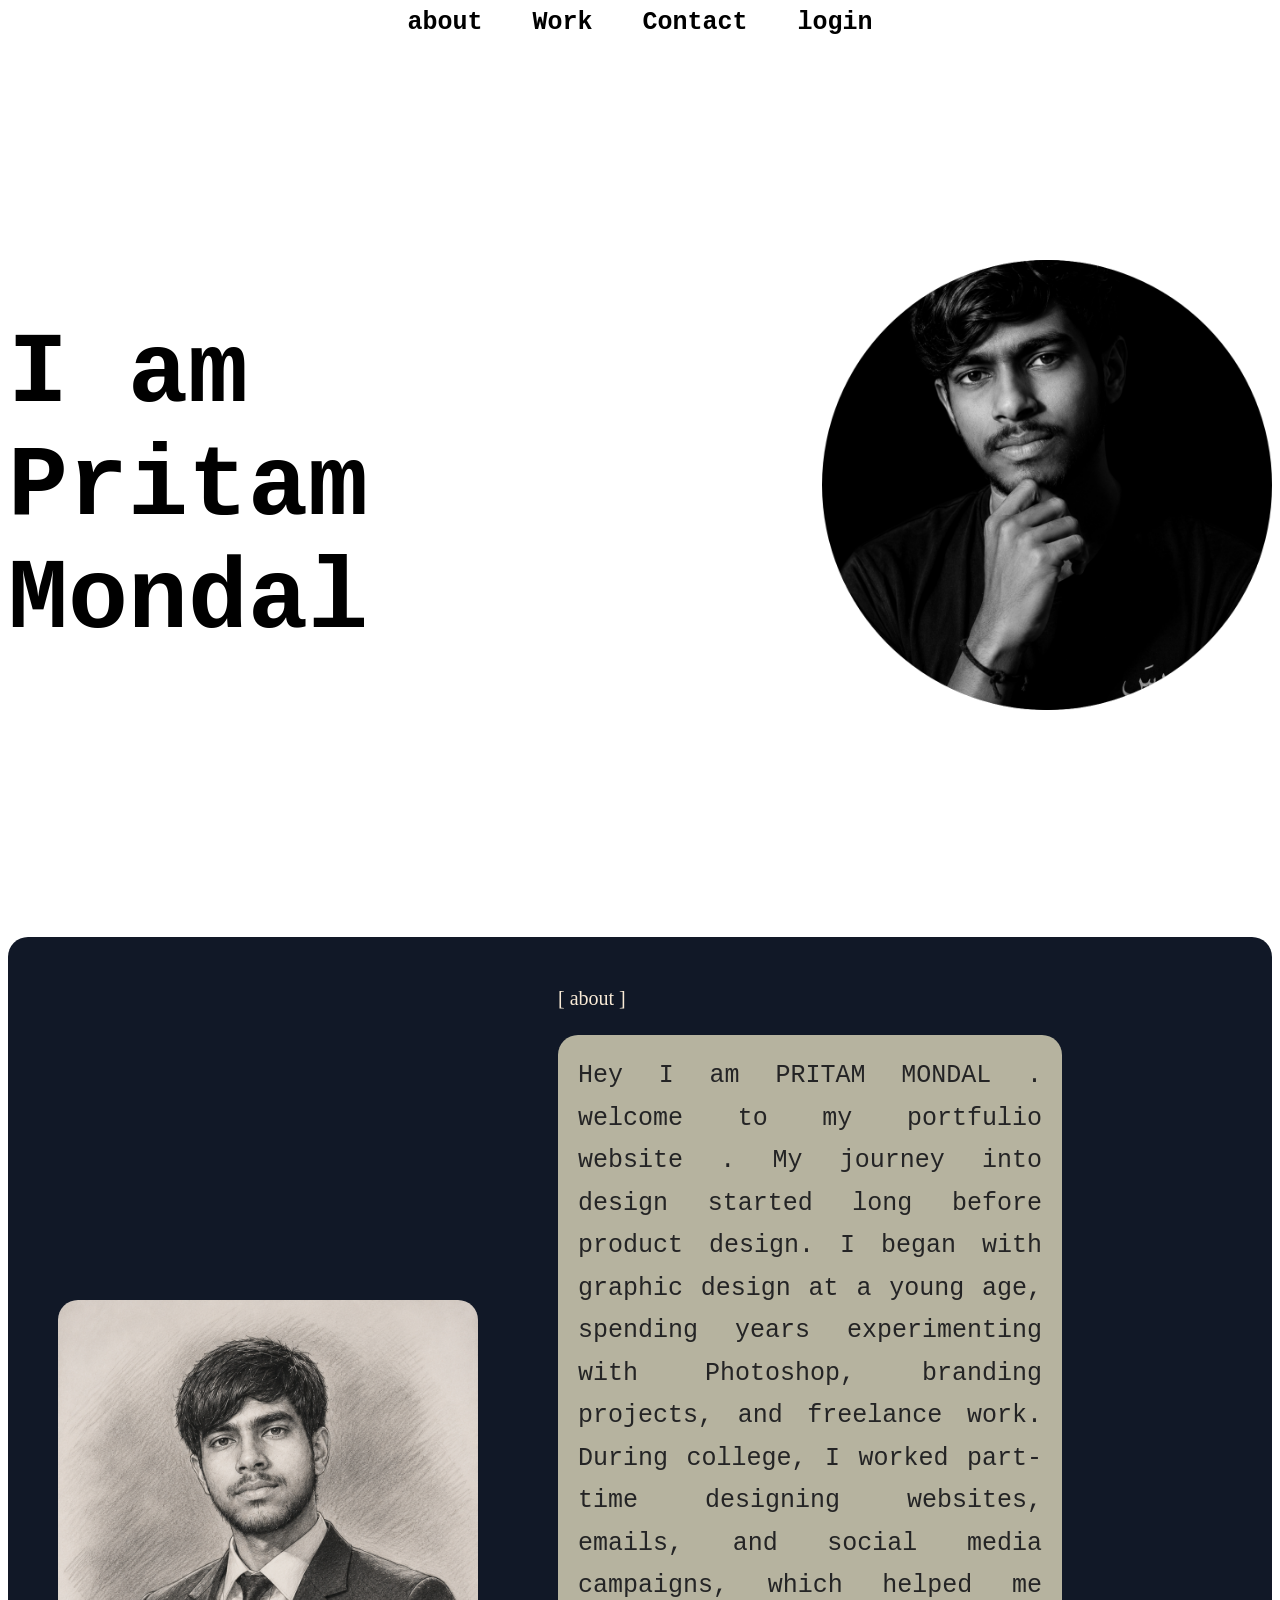
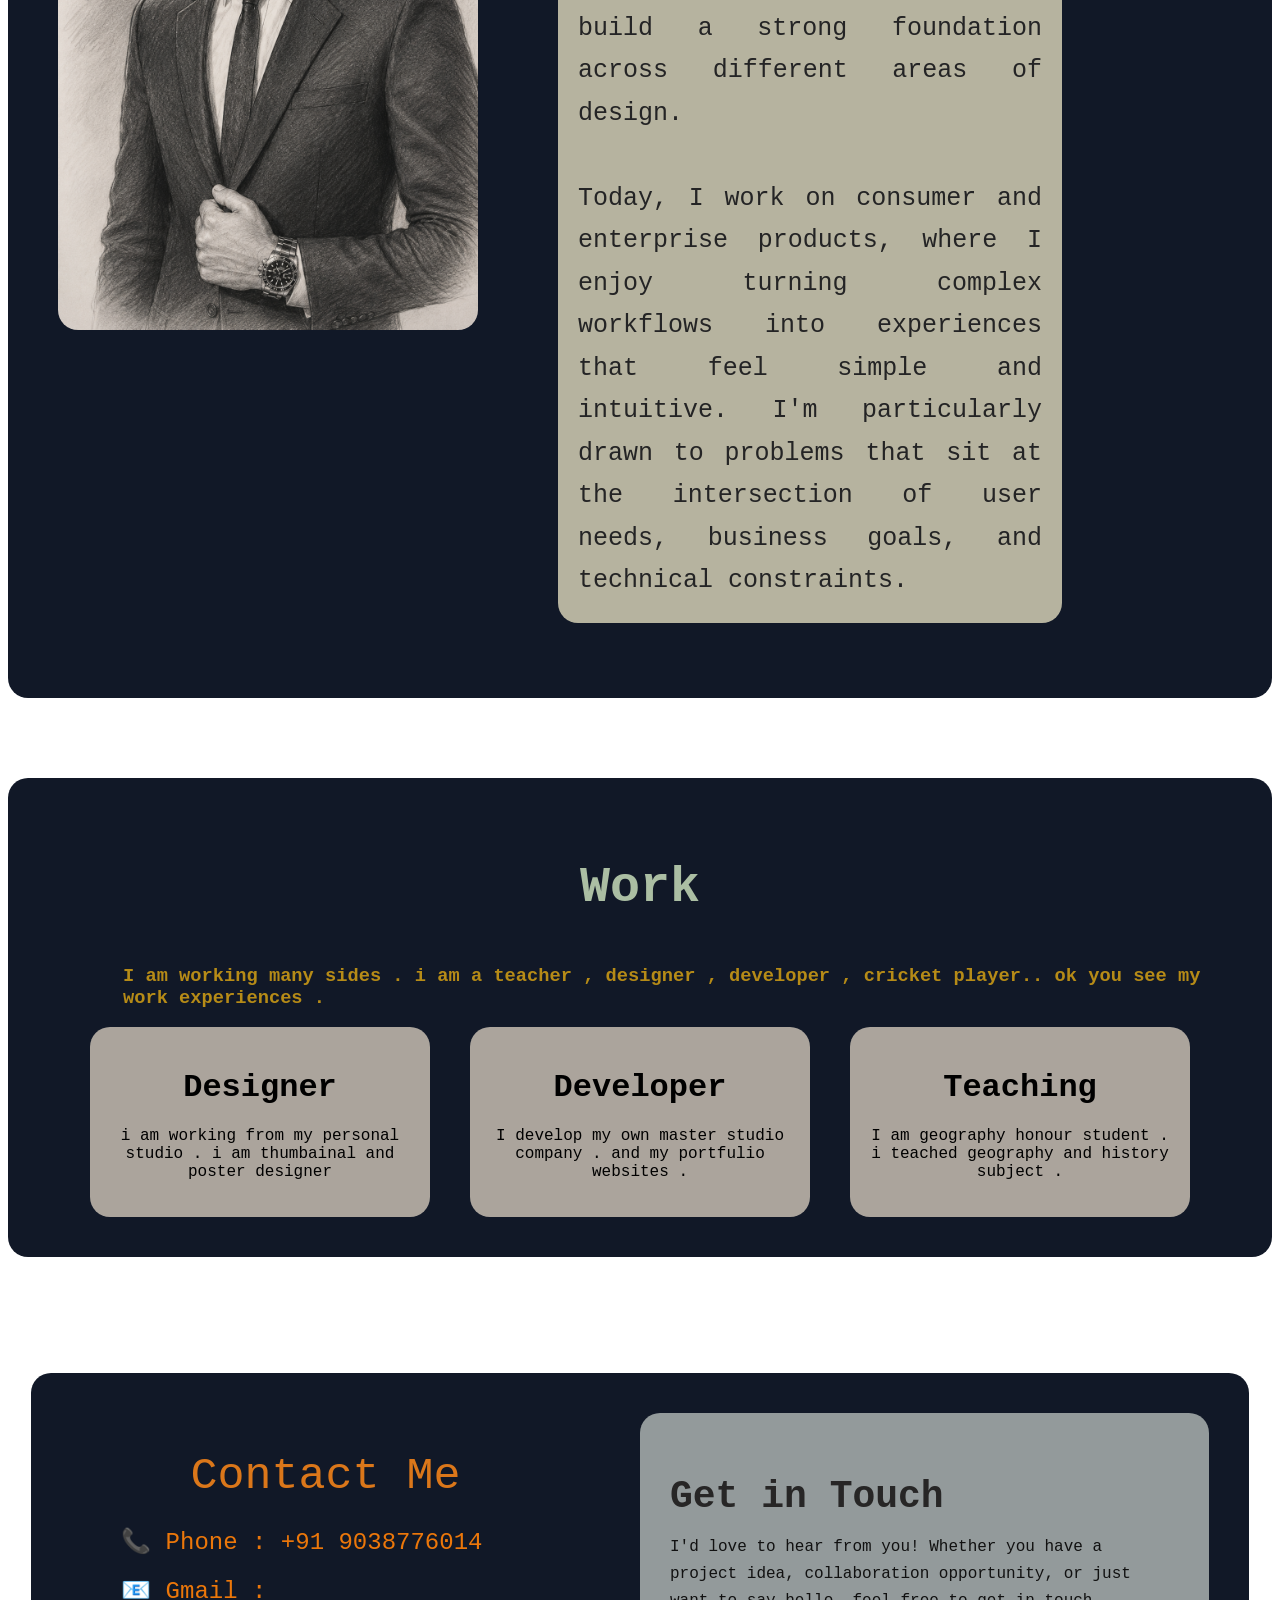
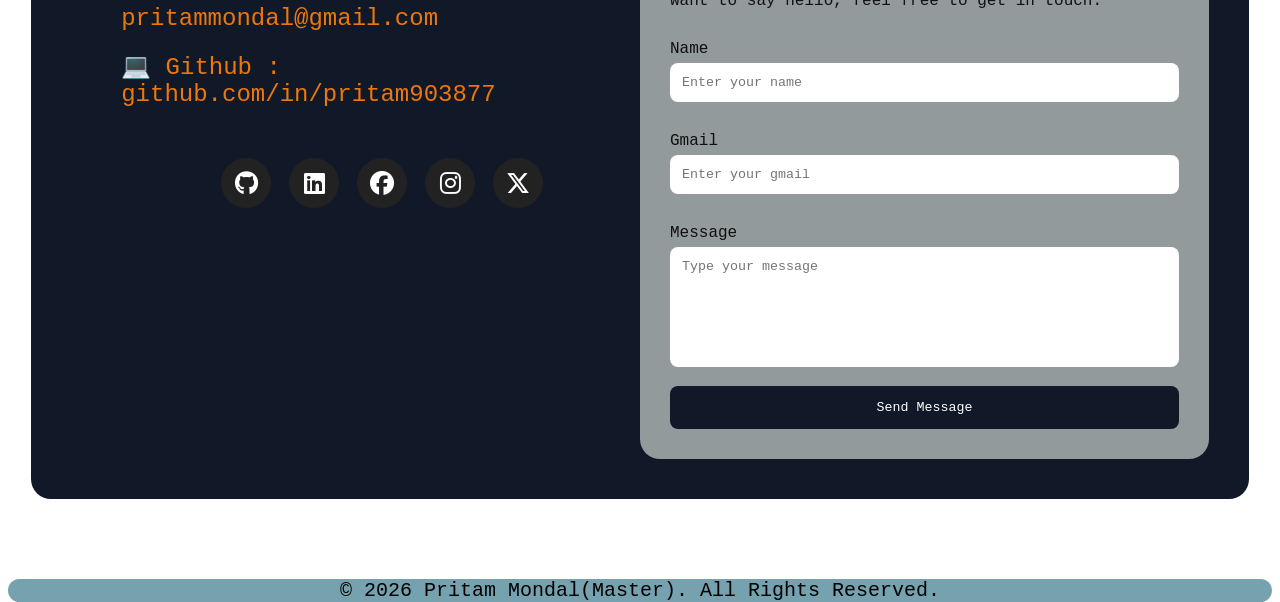
==== index.html @ bc90f801 "Update index.html" ====
<!DOCTYPE html>
<html>
    <head>
        <link rel="stylesheet" href="style.css">
        <link rel="stylesheet" href="https://cdnjs.cloudflare.com/ajax/libs/font-awesome/6.7.2/css/all.min.css">
        <meta name="viewport" content="width=device-width,initial-scale=1.0">
    </head>
    <body>
        
            
        
        <div class="navber">
               <a href="#about"><b>about</b></a>
               <a href="#work"><b>Work</b></a>
               <a href="#contact"><b>Contact</b></a>
               <a href="login/login.html"><b>login</b></a>
        </div>
   
        <div class="container">
        <div class="text">
            <h1>I am <br> Pritam Mondal</h1>
            <p></p>
        </div>

        <div class="image">
            <img src="image/m2.png" alt="">
        </div>
        </div>

        <div class="about-container" id="about">
            <div class="about-img">
                <img src="image/254.png" alt="profile">
            </div>
            <div class="about">
                <span>[ about ]</span>
                <p>Hey I am PRITAM MONDAL . welcome to my portfulio website . My journey into design started long before product design. I began with graphic design at a young age, spending years experimenting with Photoshop, branding projects, and freelance work. During college, I worked part-time designing websites, emails, and social media campaigns, which helped me build a strong foundation across different areas of design.<br><br>



                 Today, I work on consumer and enterprise products, where I enjoy turning complex workflows into experiences that feel simple and intuitive. I'm particularly drawn to problems that sit at the intersection of user needs, business goals, and technical constraints.</p>
            </div><br><br><br>
            <div class="image1">
                <img src="">
            </div>
        </div>

        <div class="work" id="work">
            <h2>Work</h2>
            <h3>I am working many sides . i am a teacher , designer , developer , cricket player.. ok you see my work experiences . </h3>
            <div class="work-container">
            <div class="work1">
                <h1>Designer</h1>
                <p>i am working from my personal studio . i am thumbainal and poster designer </p>
                

            </div>
            <div class="work1">
                <h1>Developer</h1>
                <p>I develop my own master studio company . and my portfulio websites .</p>
                

            </div>
            <div class="work1">
                <h1>Teaching</h1>
                <p>I am geography honour student . i teached geography and history subject . </p>
                

            </div>
            
            </div>
        </div><br><br>  
        

 <section class="contact" id="contact">

    <div class="contact1">
        <h1>Contact Me</h1>

        <h2>📞 Phone : +91 9038776014</h2>
        <h2>📧 Gmail : pritammondal@gmail.com</h2>
        <h2>💻 Github : github.com/in/pritam903877</h2>
    
     <div class="social-icons">
    
    <a href="https://github.com/pritam903877" target="_blank">
        <i class="fa-brands fa-github"></i>
    </a>

    <a href="www.linkedin.com/in/pritam-mondal-112471420

" target="_blank">
        <i class="fa-brands fa-linkedin"></i>
    </a>

    <a href="https://facebook.com/pritam.mondal.889028"target="_blank">
        <i class="fa-brands fa-facebook"></i>
    </a>

    <a href="https://www.instagram.com/pritam__47x/" target="_blank">
        <i class="fa-brands fa-instagram"></i>
    </a>

    <a href="" target="_blank">
        <i class="fa-brands fa-x-twitter"></i>
    </a>
    </div>
 </div>
    <div class="form-box">

        <h1>Get in Touch</h1>

        <p>
            I'd love to hear from you! Whether you have a project idea,
            collaboration opportunity, or just want to say hello,
            feel free to get in touch.
        </p>

        <div class="name">
            <label>Name</label>
            <input type="text" placeholder="Enter your name">

            <label>Gmail</label>
            <input type="email" placeholder="Enter your gmail">

            <label>Message</label>
            <textarea placeholder="Type your message"></textarea>

            <button>Send Message</button>
        </div>

    </div>

</section>

        




        

        <div class="footer">
            <h1>© 2026 Pritam Mondal(Master). All Rights Reserved.</h1>
            
        </div>

    </body>   
</html>
---- style.css ----
body{
    background-image: url(https://images.pexels.com/photos/62693/pexels-photo-62693.jpeg);
     height: 100vh;
    
    background-size: cover;
    background-position: center;
    background-repeat: no-repeat;
    background-attachment: fixed;
    
    
}
html{
    scroll-behavior: smooth;
}
@media(max-width:768px){
    .navber{
        flex-direction:column;
    }
}


.navber{
    
    display: flex;
    justify-content: center;
    gap: 50px;
    
}
.navber a{
    text-decoration: none;
    color: rgb(0, 0, 0);
    font-size: 25px;
    font-family:'Courier New', Courier, monospace;

    
}
.navber a:hover{
    background-color: #2b2929;
    border-radius: 20px;
    padding: 1px 15px;
    transition: 0.3s;
    color: aliceblue;
    
}

.container{
    display: flex;
    justify-content: center;
    align-items: center;
    gap: 80px;
    height: 100vh;
}
@media(max-width:768px){
    .container{
        flex-direction:column;
    }
}

.text{
    position: static;
    left: 450px;
    top: -10px;

}
.text h1{
    font-size: 100px;
    font-family:'Courier New', Courier, monospace;
}
.text p{
    font-size: 50px;
    font-family: 'Courier New', Courier, monospace;
}

.image{
    position: static;
    left: -600px;
    top: 0;
    
}

.image img{
    width: 450px;
    border-radius: 50px;
    
}
.about-container{
    display: flex;
    justify-content: center;
    align-items: center;
    gap: 80px;
    padding: 100px 10%;
    background-color: #111827;
    border-radius: 20px;
    padding: 50px;
    margin-bottom: 80px;
    
}
@media(max-width:768px){
    .about-container{
        flex-direction:column;
    }
}
.about-img img{
    width: 420px;
    border-radius: 20px;
    object-fit: cover;
    
}
@media(max-width:768px){
    .about{
        flex-direction:column;
    }
}

.about p{
    font-size: 25px;
    font-family:'Courier New', Courier, monospace;
    
    line-height: 1.7;
    text-align: justify;
    color: #242425;
    background-color:#b6b39f;
    border-radius: 20px;
    padding: 20px;
}
.about span{
    font-size: 20px;
    color: antiquewhite;
}

.contact{
    width:90%;
    margin:80px auto;
    display:flex;
    justify-content:space-between;
    align-items:flex-start;
    gap:60px;
}

.contact1{
    flex:1;
}

.contact1 h1{
    font-size:45px;
    margin-bottom:25px;
}

.contact1 h2{
    margin:20px 0;
    font-weight:normal;
    color:#ec770a;
}

.form-box{
    flex:1;
    background:#939a9b;
    padding:30px;
    border-radius:20px;
}

.form-box h1{
    color:rgb(39, 38, 38);
    font-size:38px;
    margin-bottom:15px;
    font-family: 'Courier New', Courier, monospace;
}

.form-box p{
    color:rgb(17, 17, 17);
    line-height:1.7;
    margin-bottom:25px;
    font-family: 'Courier New', Courier, monospace;
}

.name label{
    display:block;
    margin-top:15px;
    margin-bottom:5px;
    color:rgb(15, 15, 15);
    font-family: 'Courier New', Courier, monospace;
}

.name input,
.name textarea{
    width:100%;
    padding:12px;
    border:none;
    border-radius:8px;
    margin-bottom:15px;
    box-sizing:border-box;
    font-family: 'Courier New', Courier, monospace;
}

.name textarea{
    height:120px;
    resize:none;
}

.name button{
    width:100%;
    padding:14px;
    background:#111827;
    color:white;
    border:none;
    border-radius:8px;
    cursor:pointer;
    font-family: 'Courier New', Courier, monospace;
}

.name button:hover{
    background:#333;
}

@media(max-width:768px){
    .contact{
        flex-direction:column;
    }
}
.footer{
    background-color: #76a1af;
    border-radius: 50px;
}
.footer h1{
    font-size: 20px;
    text-align: center;
    font-weight: normal;
    font-family: 'Courier New', Courier, monospace;
}
.contact1{
    font-family: 'Courier New', Courier, monospace;
    color: #2f7711;
    
    
    
   
    
    

}

.contact{
    background-color: #111827;
    border-radius: 20px;
    padding: 40px;
}
.contact1 h1{
    text-align: center;
    font-weight: normal;
    color: #db771a;

}
.contact1 h2{
    margin-left: 50px;
    font-weight: normal;
    margin-left: -px;
    color: #ec770a;


}

.work{
    display: flex;
    flex-direction: column;
    align-items: center;
    background-color: #111827;
    border-radius: 20px;
    padding: 40px;


}

.work h2{
    font-family: 'Courier New', Courier, monospace;
    margin-bottom: 30px;
    font-size: 50px;
    color: #abbea3;
    

}
.work h3{
    font-family: 'Courier New', Courier, monospace;
    color: #b68b17;
    margin-left: 75px;
}
.work1{
    background-color: hwb(35 61% 33%);
    text-align: center;
    font-family: 'Courier New', Courier, monospace;
    border-radius: 20px;
    width: 300px;
    padding: 20px;
    transition: 0.2s ease;
}
.work-container{
    display: flex;
    flex-wrap: wrap;
    justify-content: center;
    gap: 40px;
    
}
.work1:hover{
    
    transform: translateY(-10px);
    box-shadow: 0 10px 20px rgb(0, 0, 0);
}


.social-icons {
   display: flex;
   align-items: center;
   gap: 18px;
   margin-top: 50px;
   margin-left: 150px;
}

.social-icons a {
    width: 50px;
    height: 50px;
    background: #222;
    color: #fff;
    border-radius: 50%;
    display: flex;
    justify-content: center;
    align-items: center;
    text-decoration: none;
    font-size: 24px;
    transition: 0.4s ease;
}

.social-icons a:hover {
    background: #00d9ff;
    color: #111;
    transform: translateY(-8px) scale(1.1);
    box-shadow: 0 0 20px #00d9ff;
}

/* =========================================
   📱 MOBILE RESPONSIVE DESIGN
   ========================================= */

@media (max-width: 768px) {

    /* Basic */
    * {
        box-sizing: border-box;
    }

    html,
    body {
        width: 100%;
        max-width: 100%;
        overflow-x: hidden;
    }

    body {
        background-attachment: scroll;
    }


    /* ================= NAVBAR ================= */

    .navber {
        width: 100%;
        display: flex;
        justify-content: center;
        align-items: center;
        flex-wrap: wrap;
        gap: 12px;
        padding: 15px 10px;
    }

    .navber a {
        font-size: 17px;
    }


    /* ================= HOME ================= */

    .container {
        width: 100%;
        min-height: auto;
        height: auto;
        padding: 70px 20px;
        display: flex;
        flex-direction: column;
        justify-content: center;
        align-items: center;
        gap: 35px;
    }

    .text {
        width: 100%;
        text-align: center;
    }

    .text h1 {
        font-size: 42px;
        line-height: 1.2;
        margin: 0;
    }

    .text p {
        font-size: 22px;
        line-height: 1.5;
        margin: 15px 0;
    }

    .image {
        width: 100%;
        text-align: center;
    }

    .image img {
        width: 80%;
        max-width: 330px;
        height: auto;
    }


    /* ================= ABOUT ================= */

    .about-container {
        width: 94%;
        margin: 30px auto;
        padding: 25px 15px;
        display: flex;
        flex-direction: column;
        gap: 25px;
        box-sizing: border-box;
    }

    .about-img {
        width: 100%;
        text-align: center;
    }

    .about-img img {
        width: 85%;
        max-width: 330px;
        height: auto;
    }

    .about {
        width: 100%;
    }

    .about p {
        width: 100%;
        font-size: 16px;
        line-height: 1.6;
        text-align: left;
        padding: 15px;
        box-sizing: border-box;
    }

    .about span {
        font-size: 15px;
    }


    /* ================= WORK ================= */

    .work {
        width: 94%;
        margin: 30px auto;
        padding: 25px 15px;
        box-sizing: border-box;
    }

    .work h2 {
        font-size: 35px;
        text-align: center;
    }

    .work h3 {
        margin-left: 0;
        text-align: center;
        font-size: 20px;
    }

    .work-container {
        width: 100%;
        display: flex;
        flex-direction: column;
        align-items: center;
        gap: 25px;
    }

    .work1 {
        width: 100%;
        max-width: 320px;
        padding: 20px;
        box-sizing: border-box;
    }


    /* ================= CONTACT ================= */

    .contact {
        width: 94%;
        margin: 40px auto;
        padding: 25px 15px;
        display: flex;
        flex-direction: column;
        align-items: stretch;
        gap: 35px;
        box-sizing: border-box;
        overflow: hidden;
    }

    .contact1 {
        width: 100%;
        text-align: center;
    }

    .contact1 h1 {
        font-size: 35px;
        text-align: center;
        margin-bottom: 25px;
    }

    .contact1 h2 {
        width: 100%;
        margin: 20px 0;
        font-size: 17px;
        line-height: 1.6;
        text-align: center;
        overflow-wrap: anywhere;
        word-break: break-word;
    }


    /* ================= SOCIAL ICONS ================= */

    .social-icons {
        width: 100%;
        margin: 30px 0 0;
        display: flex;
        justify-content: center;
        align-items: center;
        flex-wrap: wrap;
        gap: 12px;
    }

    .social-icons a {
        width: 48px;
        height: 48px;
        flex-shrink: 0;
        font-size: 22px;
    }


    /* ================= GET IN TOUCH ================= */

    .form-box {
        width: 100%;
        padding: 20px 15px;
        box-sizing: border-box;
    }

    .form-box h1 {
        font-size: 27px;
        line-height: 1.3;
    }

    .form-box p {
        font-size: 15px;
        line-height: 1.6;
    }

    .name {
        width: 100%;
    }

    .name input,
    .name textarea {
        width: 100%;
        max-width: 100%;
        box-sizing: border-box;
    }

    .name button {
        width: 100%;
    }


    /* ================= FOOTER ================= */

    .footer {
        width: 94%;
        margin: 30px auto;
        border-radius: 30px;
        box-sizing: border-box;
    }

    .footer h1 {
        font-size: 15px;
        padding: 15px;
        line-height: 1.5;
    }
}
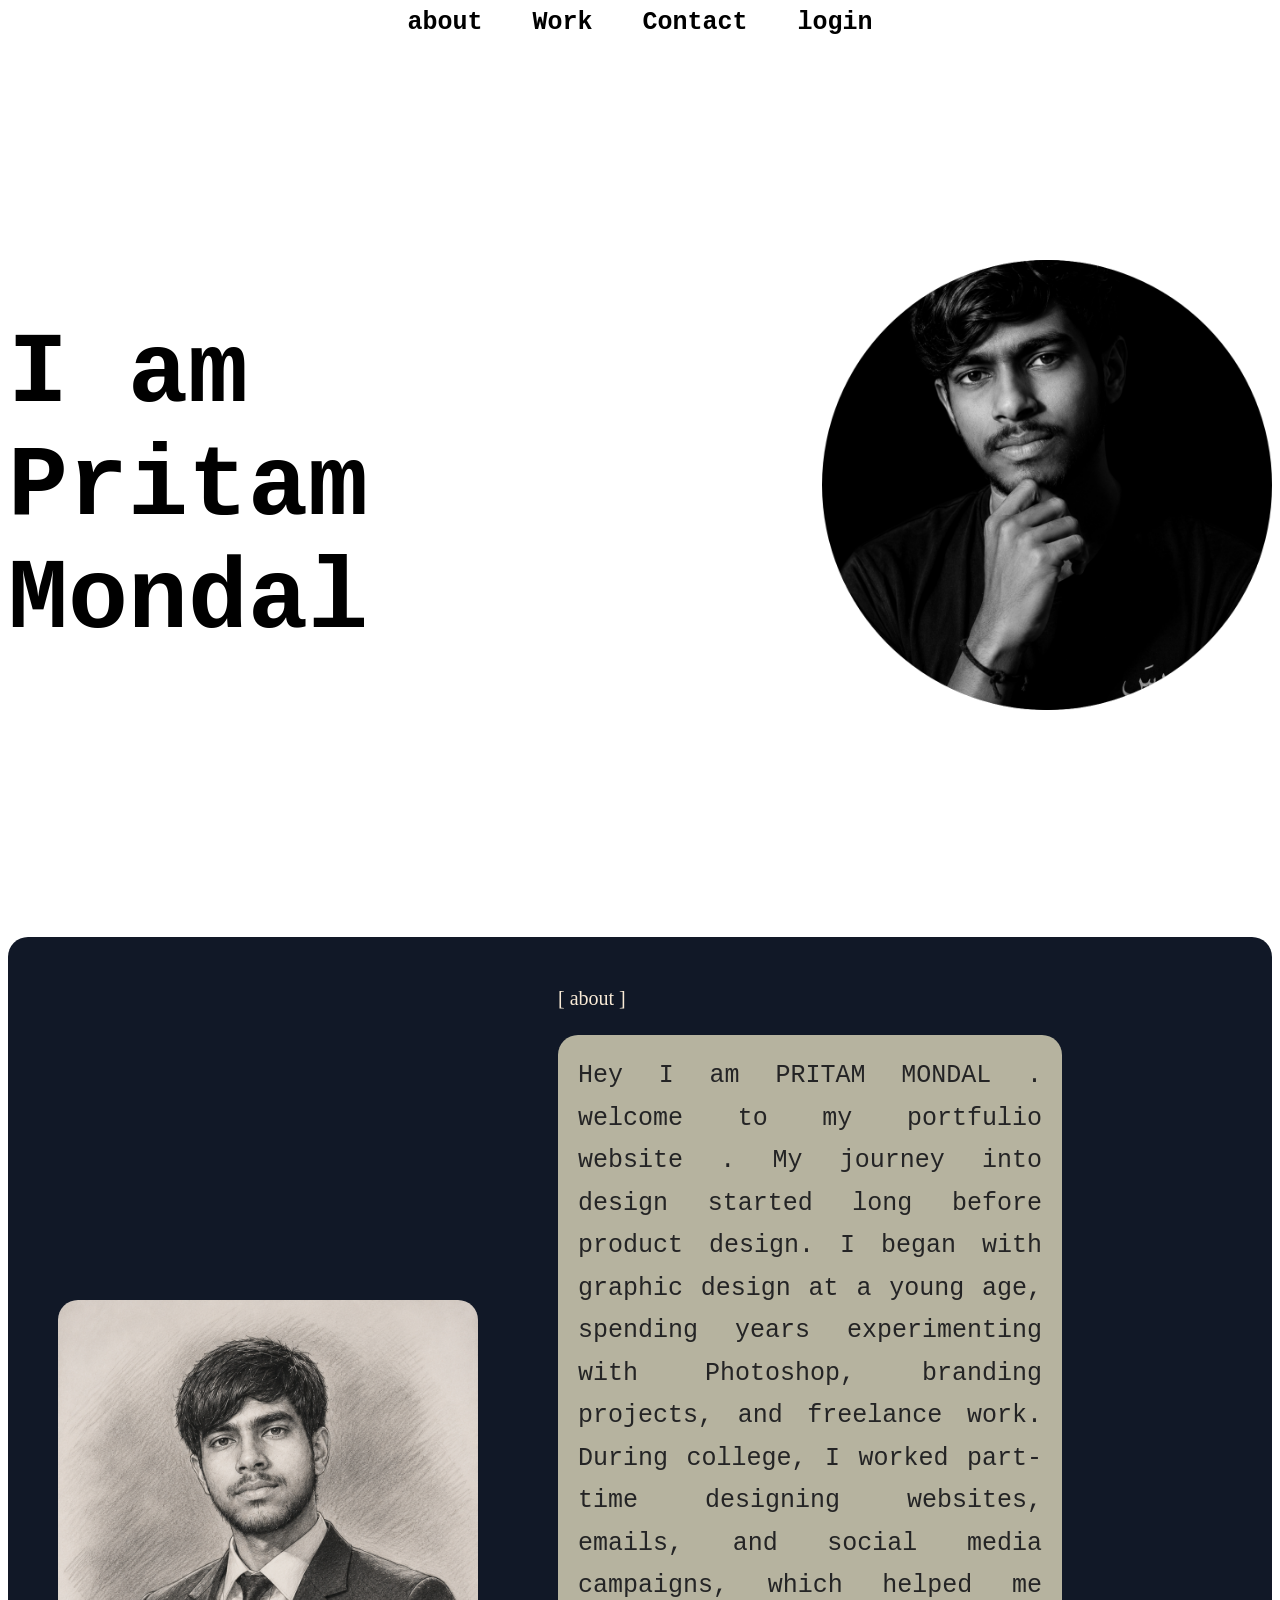
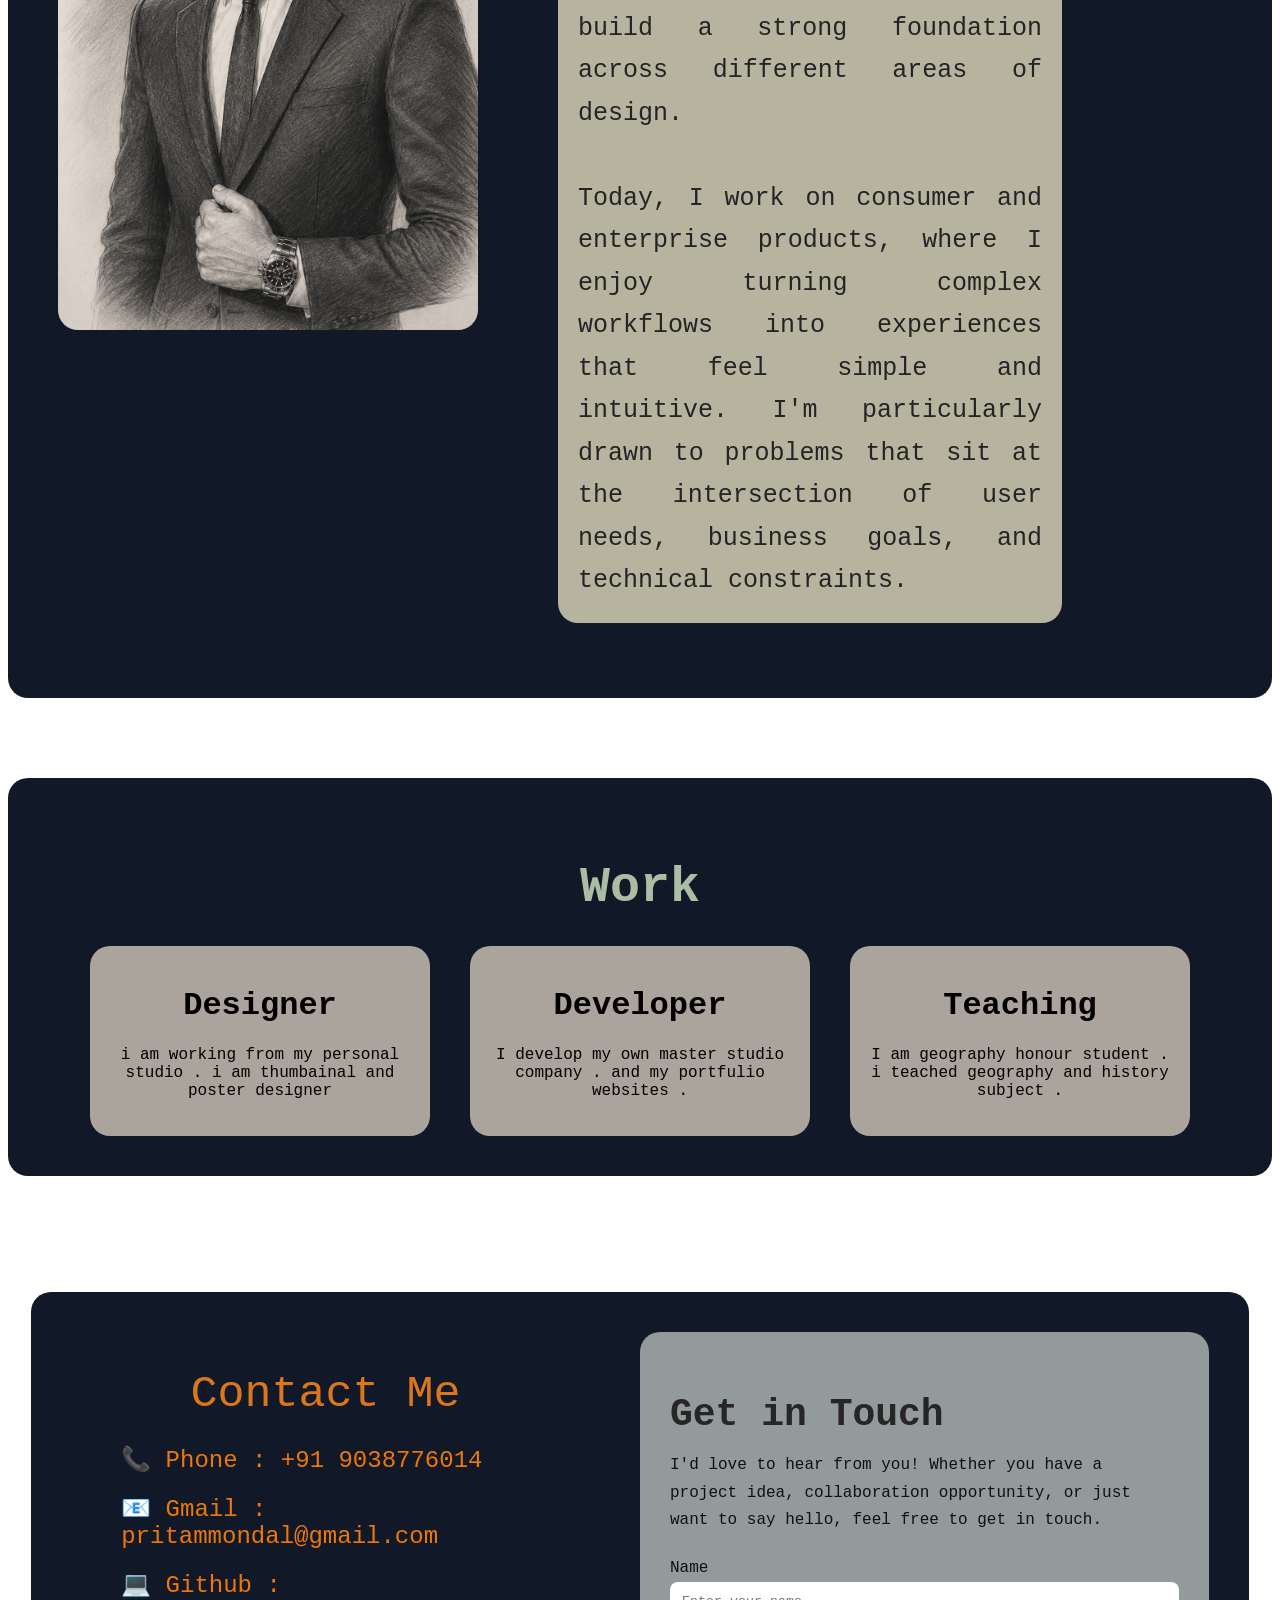
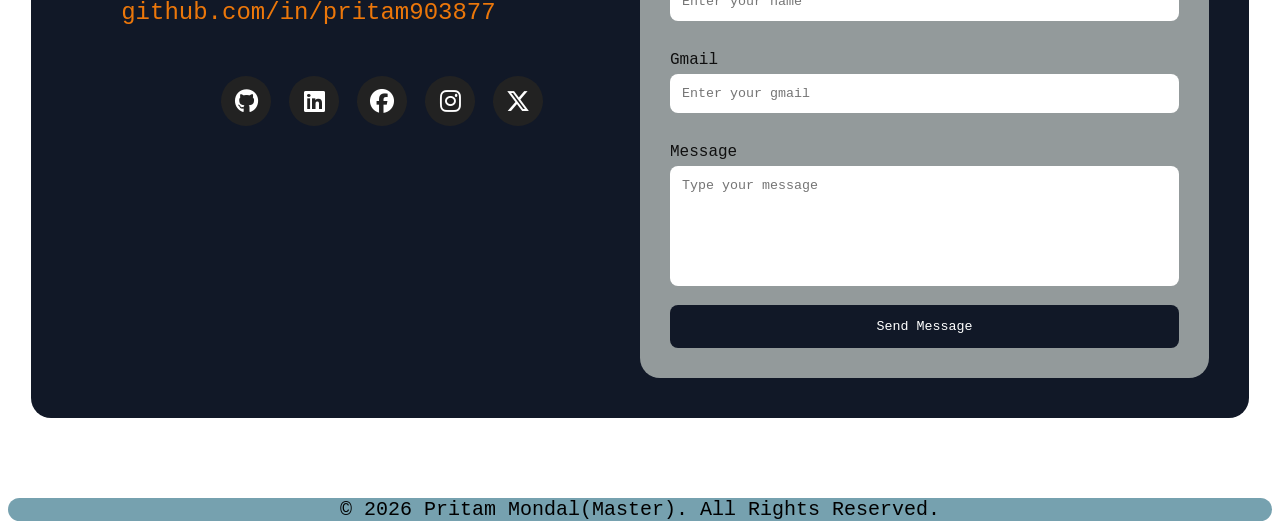
==== commit 2e49990b: "Update index.html" ====
--- a/index.html
+++ b/index.html
@@ -46,7 +46,7 @@
 
         <div class="work" id="work">
             <h2>Work</h2>
-            <h3>I am working many sides . i am a teacher , designer , developer , cricket player.. ok you see my work experiences . </h3>
+            
             <div class="work-container">
             <div class="work1">
                 <h1>Designer</h1>
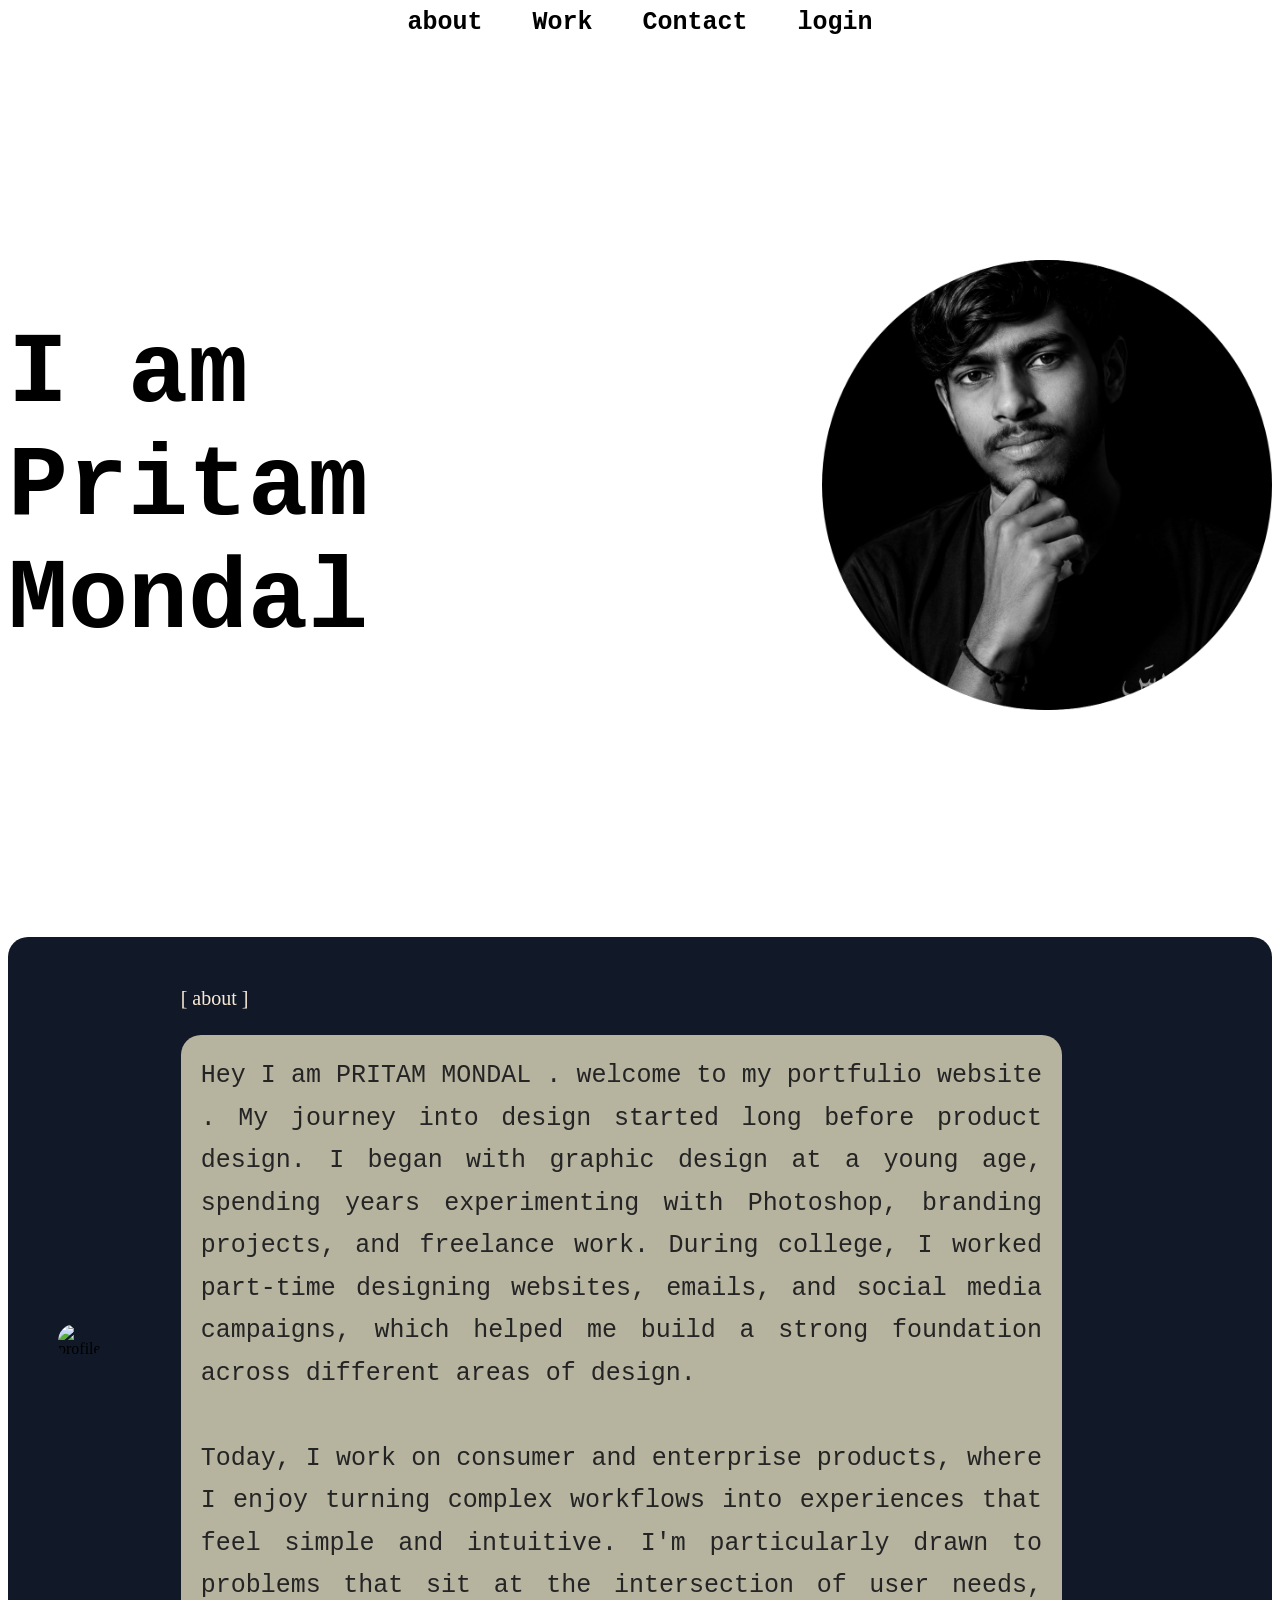
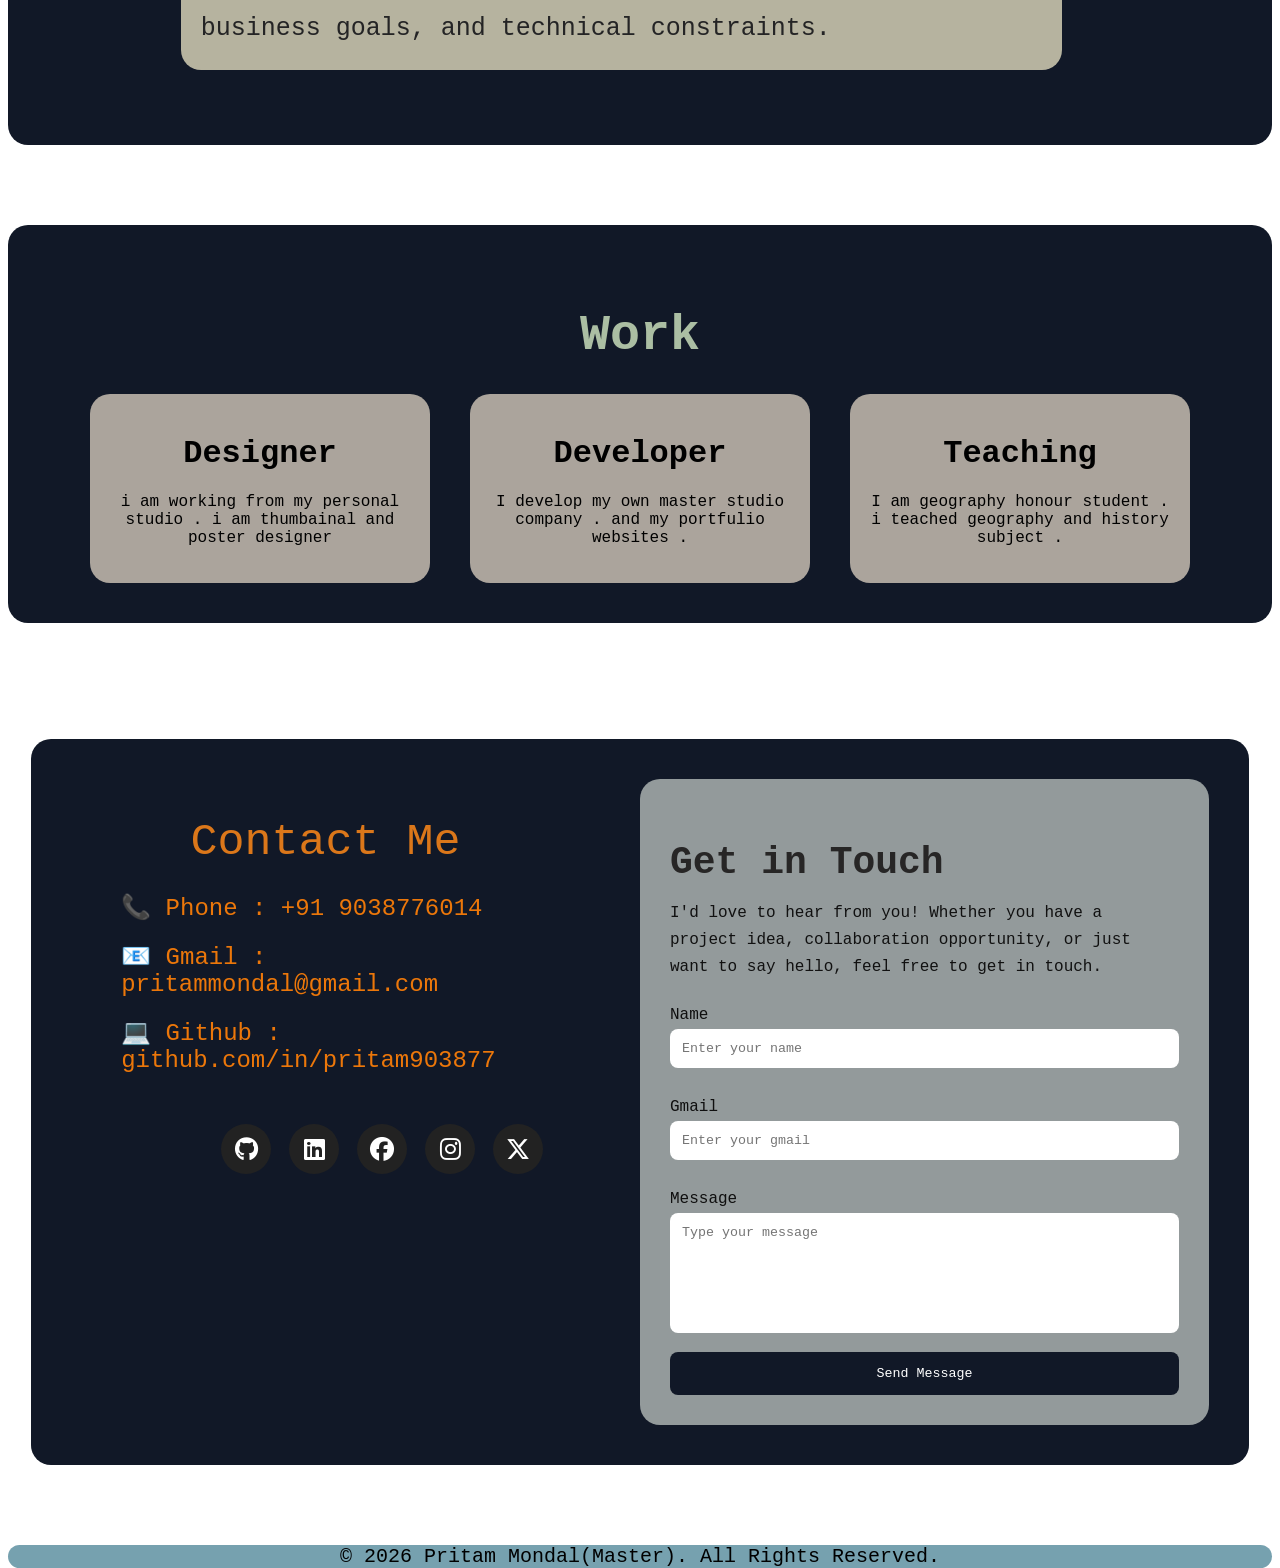
==== commit f2babc67: "Update index.html" ====
--- a/index.html
+++ b/index.html
@@ -29,7 +29,7 @@
 
         <div class="about-container" id="about">
             <div class="about-img">
-                <img src="image/254.png" alt="profile">
+                <img src="image/sc.jpeg" alt="profile">
             </div>
             <div class="about">
                 <span>[ about ]</span>
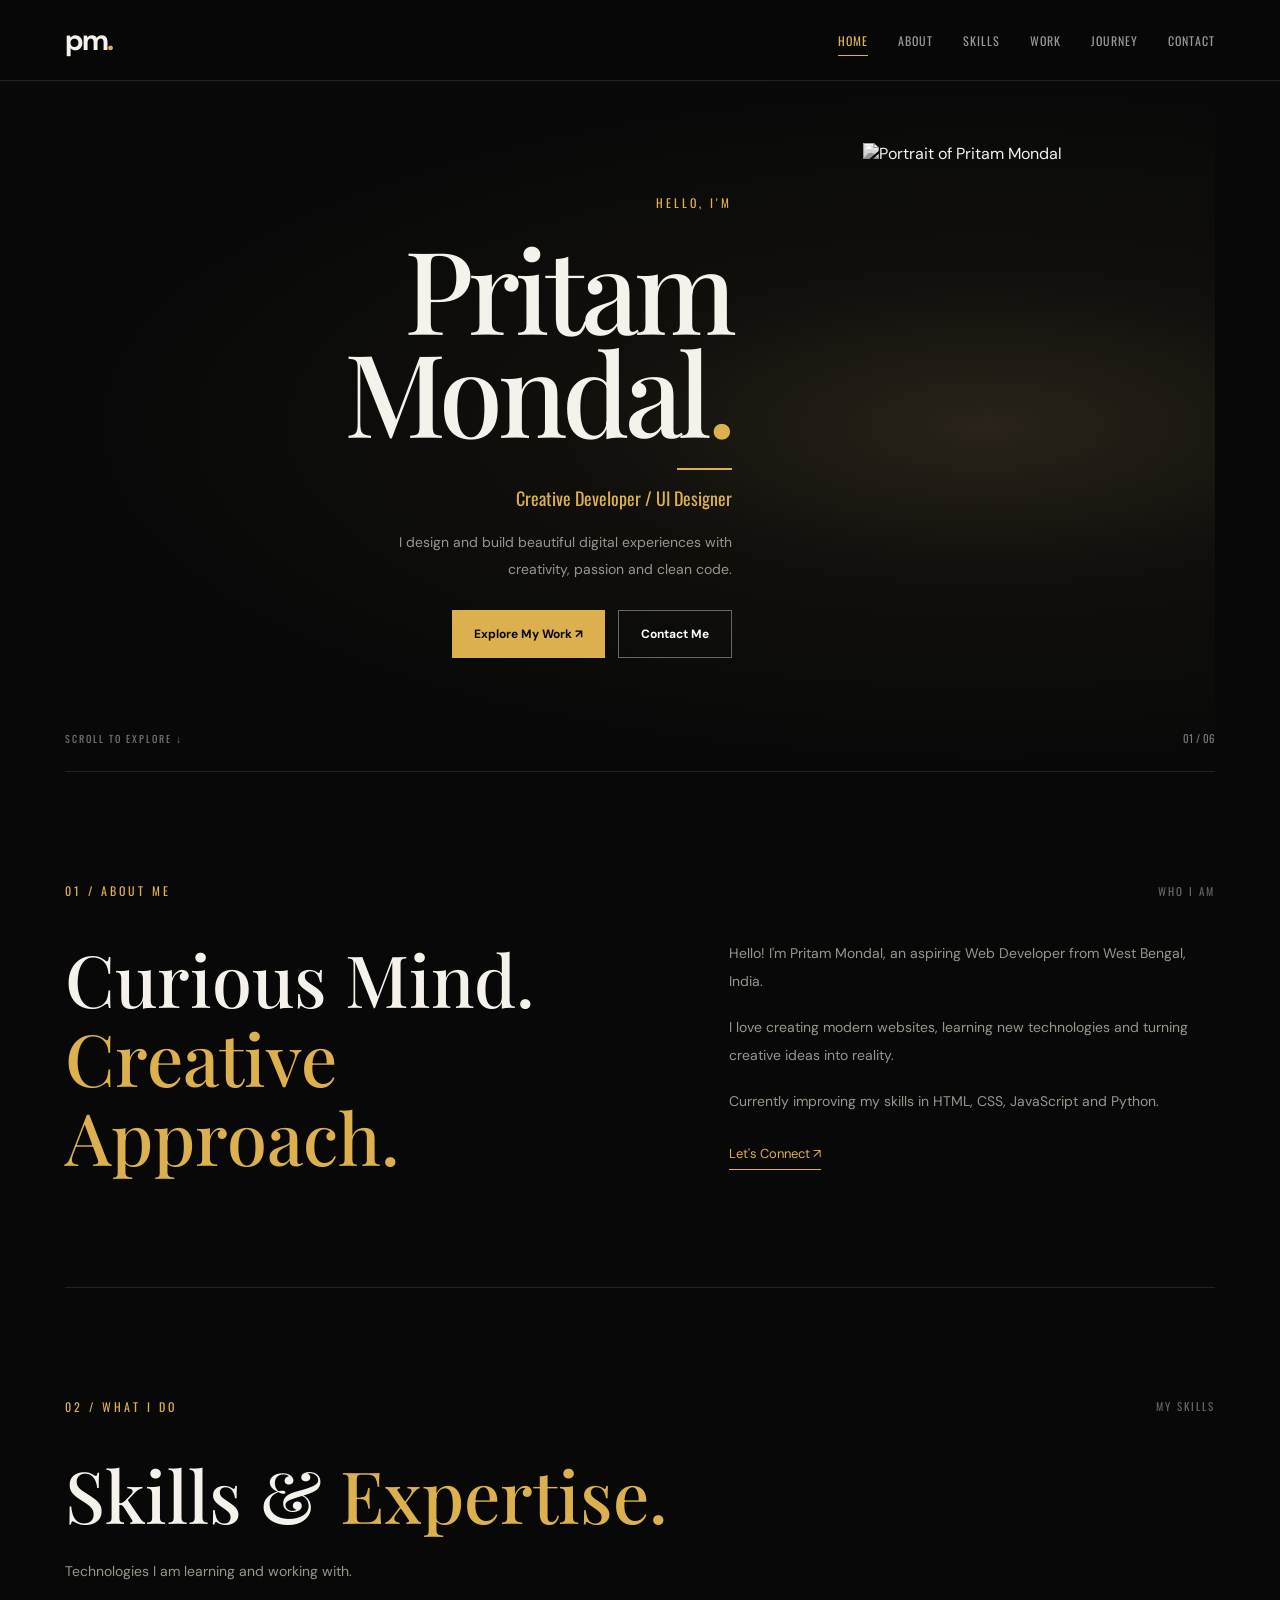
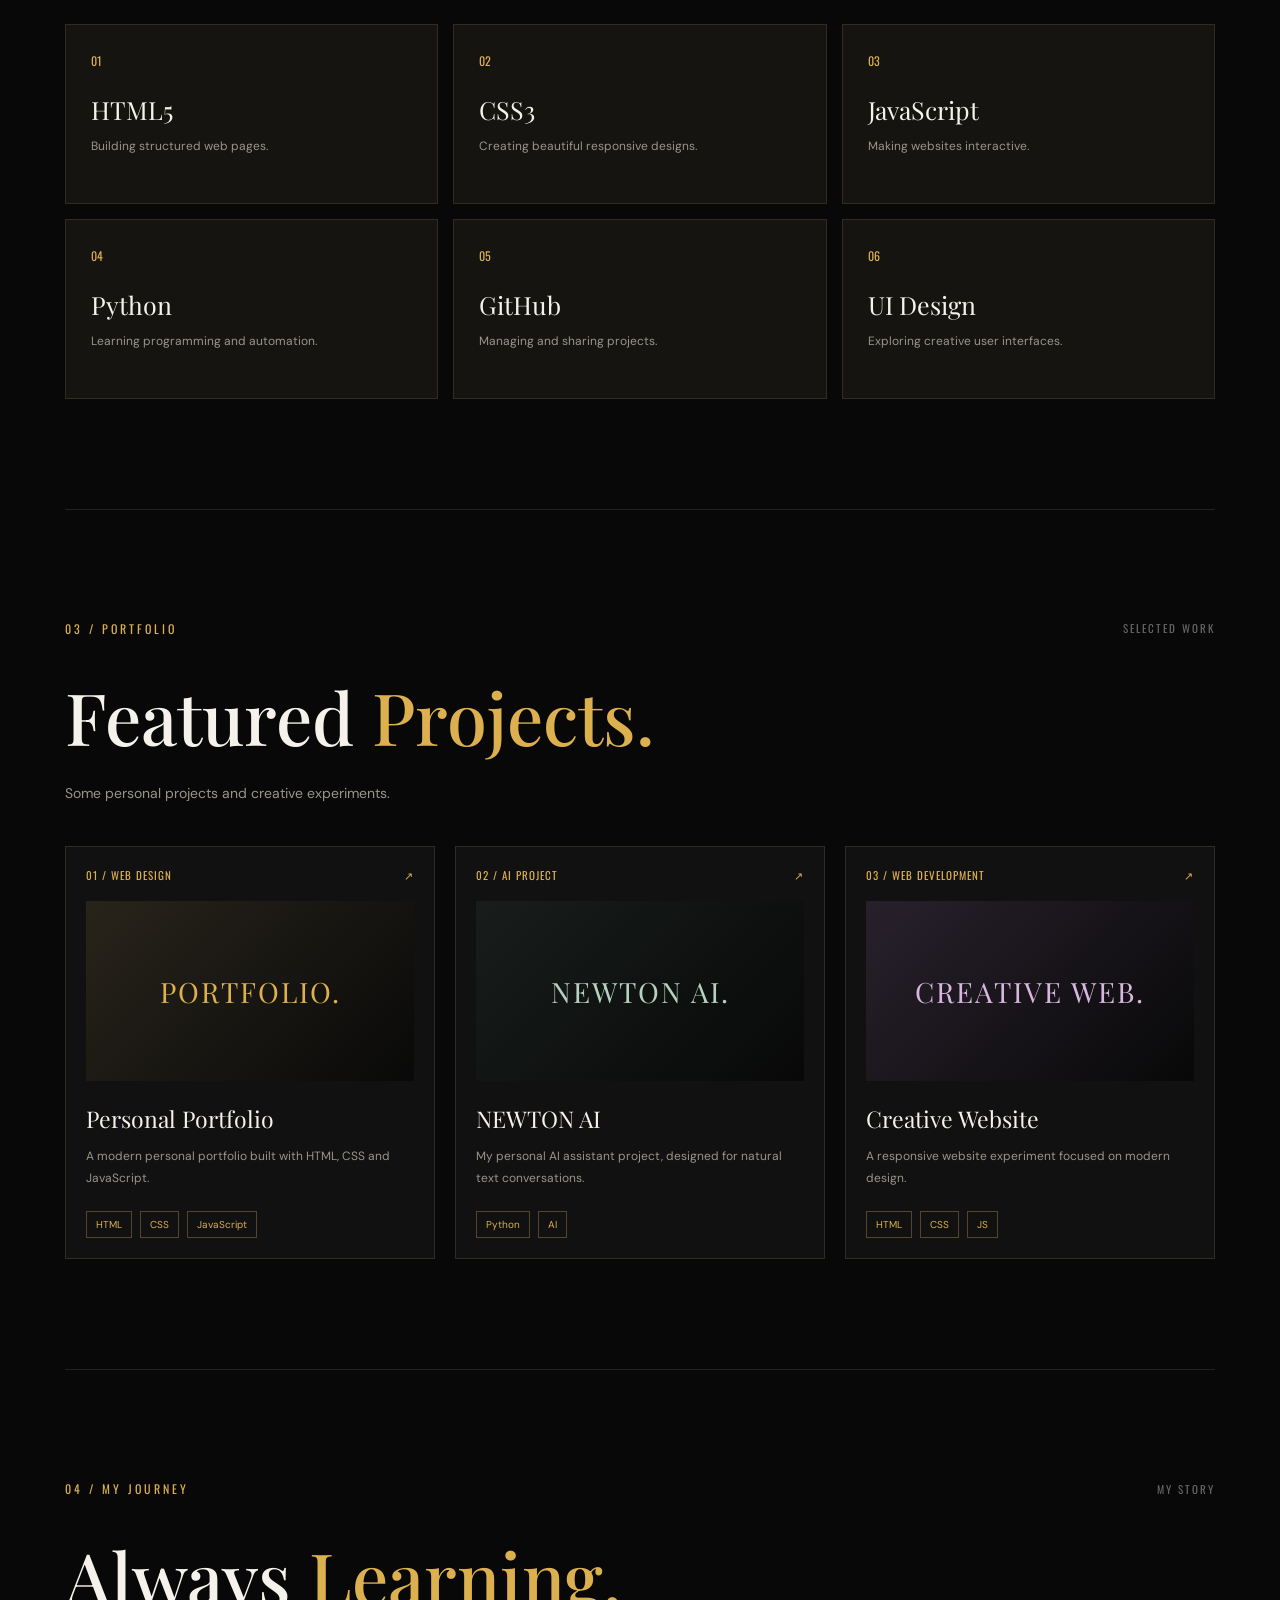
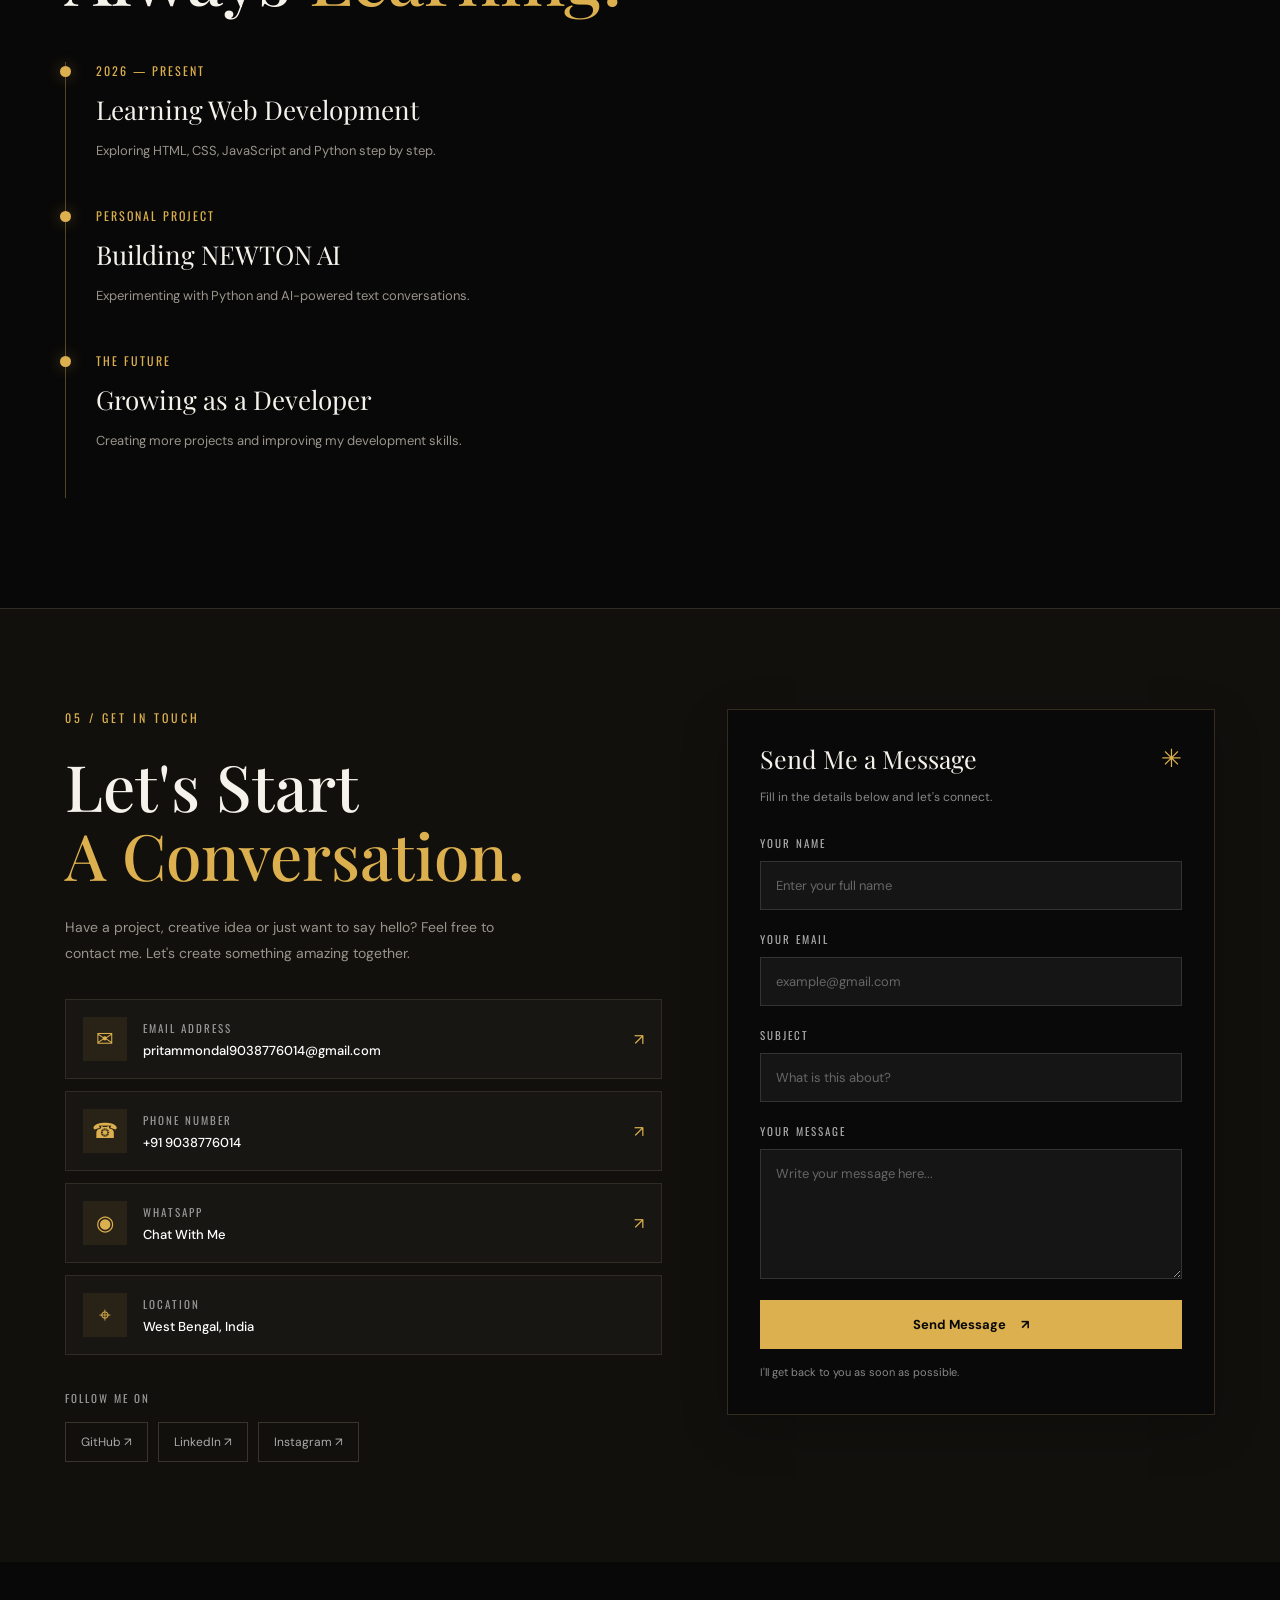
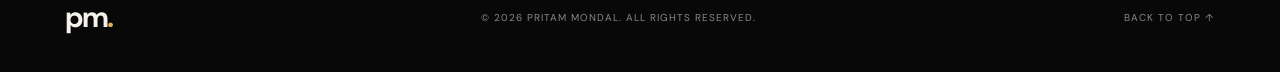
==== commit 4572eede: "Add files via upload" ====
--- a/index.html
+++ b/index.html
@@ -1,148 +1,565 @@
+
 <!DOCTYPE html>
-<html>
-    <head>
-        <link rel="stylesheet" href="style.css">
-        <link rel="stylesheet" href="https://cdnjs.cloudflare.com/ajax/libs/font-awesome/6.7.2/css/all.min.css">
-        <meta name="viewport" content="width=device-width,initial-scale=1.0">
-    </head>
-    <body>
-        
-            
-        
-        <div class="navber">
-               <a href="#about"><b>about</b></a>
-               <a href="#work"><b>Work</b></a>
-               <a href="#contact"><b>Contact</b></a>
-               <a href="login/login.html"><b>login</b></a>
-        </div>
-   
-        <div class="container">
-        <div class="text">
-            <h1>I am <br> Pritam Mondal</h1>
-            <p></p>
-        </div>
-
-        <div class="image">
-            <img src="image/m2.png" alt="">
-        </div>
-        </div>
-
-        <div class="about-container" id="about">
-            <div class="about-img">
-                <img src="image/sc.jpeg" alt="profile">
-            </div>
-            <div class="about">
-                <span>[ about ]</span>
-                <p>Hey I am PRITAM MONDAL . welcome to my portfulio website . My journey into design started long before product design. I began with graphic design at a young age, spending years experimenting with Photoshop, branding projects, and freelance work. During college, I worked part-time designing websites, emails, and social media campaigns, which helped me build a strong foundation across different areas of design.<br><br>
-
-
-
-                 Today, I work on consumer and enterprise products, where I enjoy turning complex workflows into experiences that feel simple and intuitive. I'm particularly drawn to problems that sit at the intersection of user needs, business goals, and technical constraints.</p>
-            </div><br><br><br>
-            <div class="image1">
-                <img src="">
-            </div>
-        </div>
-
-        <div class="work" id="work">
-            <h2>Work</h2>
-            
-            <div class="work-container">
-            <div class="work1">
-                <h1>Designer</h1>
-                <p>i am working from my personal studio . i am thumbainal and poster designer </p>
-                
-
-            </div>
-            <div class="work1">
-                <h1>Developer</h1>
-                <p>I develop my own master studio company . and my portfulio websites .</p>
-                
-
-            </div>
-            <div class="work1">
-                <h1>Teaching</h1>
-                <p>I am geography honour student . i teached geography and history subject . </p>
-                
-
-            </div>
-            
-            </div>
-        </div><br><br>  
-        
-
- <section class="contact" id="contact">
-
-    <div class="contact1">
-        <h1>Contact Me</h1>
-
-        <h2>📞 Phone : +91 9038776014</h2>
-        <h2>📧 Gmail : pritammondal@gmail.com</h2>
-        <h2>💻 Github : github.com/in/pritam903877</h2>
-    
-     <div class="social-icons">
-    
-    <a href="https://github.com/pritam903877" target="_blank">
-        <i class="fa-brands fa-github"></i>
-    </a>
-
-    <a href="www.linkedin.com/in/pritam-mondal-112471420
-
-" target="_blank">
-        <i class="fa-brands fa-linkedin"></i>
-    </a>
-
-    <a href="https://facebook.com/pritam.mondal.889028"target="_blank">
-        <i class="fa-brands fa-facebook"></i>
-    </a>
-
-    <a href="https://www.instagram.com/pritam__47x/" target="_blank">
-        <i class="fa-brands fa-instagram"></i>
-    </a>
-
-    <a href="" target="_blank">
-        <i class="fa-brands fa-x-twitter"></i>
-    </a>
-    </div>
- </div>
-    <div class="form-box">
-
-        <h1>Get in Touch</h1>
+<html lang="en">
+
+<head>
+    <meta charset="UTF-8">
+    <meta name="viewport" content="width=device-width, initial-scale=1.0">
+
+    <meta name="description" content="Pritam Mondal - Creative Web Developer Portfolio">
+
+    <title>Pritam Mondal | Portfolio</title>
+
+    <!-- Google Fonts -->
+    <link rel="preconnect" href="https://fonts.googleapis.com">
+    <link rel="preconnect" href="https://fonts.gstatic.com" crossorigin>
+
+    <link href="https://fonts.googleapis.com/css2?family=DM+Sans:wght@400;500;600;700&family=Oswald:wght@300;400;500&family=Playfair+Display:wght@400;500;600;700&display=swap" rel="stylesheet">
+
+    <!-- CSS -->
+    <link rel="stylesheet" href="style.css">
+
+    <!-- JavaScript -->
+    <script src="script.js" defer></script>
+</head>
+
+<body>
+
+    <!-- NAVBAR -->
+
+    <header class="header">
+        <nav class="navbar container">
+
+            <a href="#home" class="logo">pm<span>.</span></a>
+
+            <button class="menu-btn" id="menuBtn"
+                aria-label="Open navigation menu"
+                aria-expanded="false">
+                ☰
+            </button>
+
+            <div class="nav-links" id="navLinks">
+                <a href="#home" class="active">Home</a>
+                <a href="#about">About</a>
+                <a href="#skills">Skills</a>
+                <a href="#work">Work</a>
+                <a href="#journey">Journey</a>
+                <a href="#contact">Contact</a>
+            </div>
+
+        </nav>
+    </header>
+
+
+    <main>
+
+        <!-- HOME SECTION -->
+
+        <section class="hero container" id="home">
+
+            <div class="hero-content">
+
+                <p class="eyebrow">HELLO, I'M</p>
+
+                <h1>
+                    Pritam<br>
+                    Mondal<span>.</span>
+                </h1>
+
+                <div class="gold-line"></div>
+
+                <p class="profession">
+                    Creative Developer / UI Designer
+                </p>
+
+                <p class="hero-description">
+                    I design and build beautiful digital experiences
+                    with creativity, passion and clean code.
+                </p>
+
+                <div class="hero-buttons">
+                    <a href="#work" class="btn gold-btn">
+                        Explore My Work ↗
+                    </a>
+
+                    <a href="#contact" class="btn outline-btn">
+                        Contact Me
+                    </a>
+                </div>
+
+            </div>
+
+            <div class="hero-image">
+                <img src="image/me1.png"
+                     alt="Portrait of Pritam Mondal">
+            </div>
+
+            <a href="#about" class="scroll-down">
+                SCROLL TO EXPLORE ↓
+            </a>
+
+            <div class="hero-number">01 / 06</div>
+
+        </section>
+
+
+        <!-- ABOUT SECTION -->
+
+        <section class="section container" id="about">
+
+            <div class="section-top">
+                <p class="eyebrow">01 / ABOUT ME</p>
+                <span class="section-number">WHO I AM</span>
+            </div>
+
+            <div class="about-grid">
+
+                <h2 class="section-heading">
+                    Curious Mind.<br>
+                    <span>Creative Approach.</span>
+                </h2>
+
+                <div class="about-text">
+                    <p>
+                        Hello! I'm Pritam Mondal, an aspiring
+                        Web Developer from West Bengal, India.
+                    </p>
+
+                    <p>
+                        I love creating modern websites,
+                        learning new technologies and turning
+                        creative ideas into reality.
+                    </p>
+
+                    <p>
+                        Currently improving my skills in
+                        HTML, CSS, JavaScript and Python.
+                    </p>
+
+                    <a href="#contact" class="text-link">
+                        Let's Connect ↗
+                    </a>
+                </div>
+
+            </div>
+
+        </section>
+
+
+        <!-- SKILLS SECTION -->
+
+        <section class="section container" id="skills">
+
+            <div class="section-top">
+                <p class="eyebrow">02 / WHAT I DO</p>
+                <span class="section-number">MY SKILLS</span>
+            </div>
+
+            <h2 class="section-heading">
+                Skills & <span>Expertise.</span>
+            </h2>
+
+            <p class="section-subtitle">
+                Technologies I am learning and working with.
+            </p>
+
+            <div class="skills-grid">
+
+                <div class="skill-card">
+                    <span>01</span>
+                    <h3>HTML5</h3>
+                    <p>Building structured web pages.</p>
+                </div>
+
+                <div class="skill-card">
+                    <span>02</span>
+                    <h3>CSS3</h3>
+                    <p>Creating beautiful responsive designs.</p>
+                </div>
+
+                <div class="skill-card">
+                    <span>03</span>
+                    <h3>JavaScript</h3>
+                    <p>Making websites interactive.</p>
+                </div>
+
+                <div class="skill-card">
+                    <span>04</span>
+                    <h3>Python</h3>
+                    <p>Learning programming and automation.</p>
+                </div>
+
+                <div class="skill-card">
+                    <span>05</span>
+                    <h3>GitHub</h3>
+                    <p>Managing and sharing projects.</p>
+                </div>
+
+                <div class="skill-card">
+                    <span>06</span>
+                    <h3>UI Design</h3>
+                    <p>Exploring creative user interfaces.</p>
+                </div>
+
+            </div>
+
+        </section>
+
+
+        <!-- PROJECTS SECTION -->
+
+        <section class="section container" id="work">
+
+            <div class="section-top">
+                <p class="eyebrow">03 / PORTFOLIO</p>
+                <span class="section-number">SELECTED WORK</span>
+            </div>
+
+            <h2 class="section-heading">
+                Featured <span>Projects.</span>
+            </h2>
+
+            <p class="section-subtitle">
+                Some personal projects and creative experiments.
+            </p>
+
+            <div class="projects-grid">
+
+                <article class="project-card">
+                    <div class="project-top">
+                        <span>01 / WEB DESIGN</span>
+                        <span>↗</span>
+                    </div>
+
+                    <div class="project-visual visual-one">
+                        <span>PORTFOLIO.</span>
+                    </div>
+
+                    <h3>Personal Portfolio</h3>
+
+                    <p>
+                        A modern personal portfolio built with
+                        HTML, CSS and JavaScript.
+                    </p>
+
+                    <div class="project-tags">
+                        <span>HTML</span>
+                        <span>CSS</span>
+                        <span>JavaScript</span>
+                    </div>
+                </article>
+
+
+                <article class="project-card">
+                    <div class="project-top">
+                        <span>02 / AI PROJECT</span>
+                        <span>↗</span>
+                    </div>
+
+                    <div class="project-visual visual-two">
+                        <span>NEWTON AI.</span>
+                    </div>
+
+                    <h3>NEWTON AI</h3>
+
+                    <p>
+                        My personal AI assistant project,
+                        designed for natural text conversations.
+                    </p>
+
+                    <div class="project-tags">
+                        <span>Python</span>
+                        <span>AI</span>
+                    </div>
+                </article>
+
+
+                <article class="project-card">
+                    <div class="project-top">
+                        <span>03 / WEB DEVELOPMENT</span>
+                        <span>↗</span>
+                    </div>
+
+                    <div class="project-visual visual-three">
+                        <span>CREATIVE WEB.</span>
+                    </div>
+
+                    <h3>Creative Website</h3>
+
+                    <p>
+                        A responsive website experiment
+                        focused on modern design.
+                    </p>
+
+                    <div class="project-tags">
+                        <span>HTML</span>
+                        <span>CSS</span>
+                        <span>JS</span>
+                    </div>
+                </article>
+
+            </div>
+
+        </section>
+
+
+        <!-- JOURNEY SECTION -->
+
+        <section class="section container" id="journey">
+
+            <div class="section-top">
+                <p class="eyebrow">04 / MY JOURNEY</p>
+                <span class="section-number">MY STORY</span>
+            </div>
+
+            <h2 class="section-heading">
+                Always <span>Learning.</span>
+            </h2>
+
+            <div class="timeline">
+
+                <div class="timeline-item">
+                    <span class="timeline-dot"></span>
+                    <p class="timeline-date">2026 — PRESENT</p>
+                    <h3>Learning Web Development</h3>
+                    <p>
+                        Exploring HTML, CSS, JavaScript
+                        and Python step by step.
+                    </p>
+                </div>
+
+                <div class="timeline-item">
+                    <span class="timeline-dot"></span>
+                    <p class="timeline-date">PERSONAL PROJECT</p>
+                    <h3>Building NEWTON AI</h3>
+                    <p>
+                        Experimenting with Python and
+                        AI-powered text conversations.
+                    </p>
+                </div>
+
+                <div class="timeline-item">
+                    <span class="timeline-dot"></span>
+                    <p class="timeline-date">THE FUTURE</p>
+                    <h3>Growing as a Developer</h3>
+                    <p>
+                        Creating more projects and
+                        improving my development skills.
+                    </p>
+                </div>
+
+            </div>
+
+        </section>
+
+
+        <!-- CONTACT SECTION -->
+
+        <section class="contact-section" id="contact">
+
+            <div class="contact-container container">
+
+                <!-- CONTACT INFORMATION -->
+
+                <div class="contact-left">
+
+                    <p class="eyebrow">05 / GET IN TOUCH</p>
+
+                    <h2 class="contact-heading">
+                        Let's Start<br>
+                        <span>A Conversation.</span>
+                    </h2>
+
+                    <p class="contact-description">
+                        Have a project, creative idea or just
+                        want to say hello? Feel free to contact me.
+                        Let's create something amazing together.
+                    </p>
+
+
+                    <div class="contact-details">
+
+                        <a href="mailto:yourmail@gmail.com"
+                           class="contact-item">
+
+                            <span class="contact-icon">✉</span>
+
+                            <span class="contact-detail-text">
+                                <small>EMAIL ADDRESS</small>
+                                <strong>pritammondal9038776014@gmail.com</strong>
+                            </span>
+
+                            <span class="contact-arrow">↗</span>
+                        </a>
+
+
+                        <a href="tel:+919876543210"
+                           class="contact-item">
+
+                            <span class="contact-icon">☎</span>
+
+                            <span class="contact-detail-text">
+                                <small>PHONE NUMBER</small>
+                                <strong>+91 9038776014</strong>
+                            </span>
+
+                            <span class="contact-arrow">↗</span>
+                        </a>
+
+
+                        <a href="https://wa.me/919876543210"
+                           target="_blank"
+                           rel="noopener noreferrer"
+                           class="contact-item">
+
+                            <span class="contact-icon">◉</span>
+
+                            <span class="contact-detail-text">
+                                <small>WHATSAPP</small>
+                                <strong>Chat With Me</strong>
+                            </span>
+
+                            <span class="contact-arrow">↗</span>
+                        </a>
+
+
+                        <div class="contact-item">
+
+                            <span class="contact-icon">⌖</span>
+
+                            <span class="contact-detail-text">
+                                <small>LOCATION</small>
+                                <strong>West Bengal, India</strong>
+                            </span>
+
+                        </div>
+
+                    </div>
+
+
+                    <div class="social-area">
+
+                        <p>FOLLOW ME ON</p>
+
+                        <div class="social-links">
+
+                            <a href="https://github.com/"
+                               target="_blank"
+                               rel="noopener noreferrer">
+                                GitHub ↗
+                            </a>
+
+                            <a href="https://linkedin.com/"
+                               target="_blank"
+                               rel="noopener noreferrer">
+                                LinkedIn ↗
+                            </a>
+
+                            <a href="https://instagram.com/"
+                               target="_blank"
+                               rel="noopener noreferrer">
+                                Instagram ↗
+                            </a>
+
+                        </div>
+
+                    </div>
+
+                </div>
+
+
+                <!-- CONTACT FORM -->
+
+                <div class="contact-right">
+
+                    <div class="form-heading">
+                        <h3>Send Me a Message</h3>
+                        <span>✳</span>
+                    </div>
+
+                    <p class="form-description">
+                        Fill in the details below and let's connect.
+                    </p>
+
+                    <form id="contactForm">
+
+                        <div class="input-group">
+                            <label for="name">YOUR NAME</label>
+
+                            <input
+                                type="text"
+                                id="name"
+                                placeholder="Enter your full name"
+                                required>
+                        </div>
+
+
+                        <div class="input-group">
+                            <label for="email">YOUR EMAIL</label>
+
+                            <input
+                                type="email"
+                                id="email"
+                                placeholder="example@gmail.com"
+                                required>
+                        </div>
+
+
+                        <div class="input-group">
+                            <label for="subject">SUBJECT</label>
+
+                            <input
+                                type="text"
+                                id="subject"
+                                placeholder="What is this about?"
+                                required>
+                        </div>
+
+
+                        <div class="input-group">
+                            <label for="message">YOUR MESSAGE</label>
+
+                            <textarea
+                                id="message"
+                                rows="5"
+                                placeholder="Write your message here..."
+                                required></textarea>
+                        </div>
+
+
+                        <button type="submit" class="send-btn">
+                            Send Message <span>↗</span>
+                        </button>
+
+                        <p id="formStatus" aria-live="polite">
+                            I'll get back to you as soon as possible.
+                        </p>
+
+                    </form>
+
+                </div>
+
+            </div>
+
+        </section>
+
+    </main>
+
+
+    <!-- FOOTER -->
+
+    <footer class="footer">
+
+        <a href="#home" class="logo">pm<span>.</span></a>
 
         <p>
-            I'd love to hear from you! Whether you have a project idea,
-            collaboration opportunity, or just want to say hello,
-            feel free to get in touch.
+            © <span id="year"></span> PRITAM MONDAL.
+            ALL RIGHTS RESERVED.
         </p>
 
-        <div class="name">
-            <label>Name</label>
-            <input type="text" placeholder="Enter your name">
-
-            <label>Gmail</label>
-            <input type="email" placeholder="Enter your gmail">
-
-            <label>Message</label>
-            <textarea placeholder="Type your message"></textarea>
-
-            <button>Send Message</button>
-        </div>
-
-    </div>
-
-</section>
-
-        
-
-
-
-
-        
-
-        <div class="footer">
-            <h1>© 2026 Pritam Mondal(Master). All Rights Reserved.</h1>
-            
-        </div>
-
-    </body>   
-</html>         
+        <a href="#home">BACK TO TOP ↑</a>
+
+    </footer>
+
+</body>
+</html>
--- a/style.css
+++ b/style.css
@@ -1,608 +1,1018 @@
-body{
-    background-image: url(https://images.pexels.com/photos/62693/pexels-photo-62693.jpeg);
-     height: 100vh;
-    
-    background-size: cover;
-    background-position: center;
-    background-repeat: no-repeat;
-    background-attachment: fixed;
-    
-    
-}
-html{
+
+/* =================================
+   PRITAM MONDAL PORTFOLIO
+   PREMIUM BLACK & GOLD DESIGN
+================================= */
+
+:root {
+    --bg: #080808;
+    --surface: #11100d;
+    --card: #151411;
+    --gold: #dcb04e;
+    --white: #f5f2eb;
+    --muted: #99958c;
+    --border: #302c23;
+}
+
+* {
+    margin: 0;
+    padding: 0;
+    box-sizing: border-box;
+}
+
+html {
     scroll-behavior: smooth;
-}
-@media(max-width:768px){
-    .navber{
-        flex-direction:column;
-    }
-}
-
-
-.navber{
-    
-    display: flex;
-    justify-content: center;
-    gap: 50px;
-    
-}
-.navber a{
+    scroll-padding-top: 90px;
+}
+
+body {
+    background: var(--bg);
+    color: var(--white);
+    font-family: 'DM Sans', sans-serif;
+    overflow-x: hidden;
+}
+
+a {
+    color: inherit;
+}
+
+button,
+input,
+textarea {
+    font: inherit;
+}
+
+button {
+    cursor: pointer;
+}
+
+.container {
+    width: min(1150px, calc(100% - 60px));
+    margin-inline: auto;
+}
+
+/* =================================
+   NAVBAR
+================================= */
+
+.header {
+    position: sticky;
+    top: 0;
+    z-index: 100;
+    background: rgba(8, 8, 8, .94);
+    backdrop-filter: blur(15px);
+    border-bottom: 1px solid #222;
+}
+
+.navbar {
+    min-height: 80px;
+    display: flex;
+    justify-content: space-between;
+    align-items: center;
+}
+
+.logo {
+    font-size: 29px;
+    font-weight: 700;
     text-decoration: none;
-    color: rgb(0, 0, 0);
-    font-size: 25px;
-    font-family:'Courier New', Courier, monospace;
-
-    
-}
-.navber a:hover{
-    background-color: #2b2929;
-    border-radius: 20px;
-    padding: 1px 15px;
-    transition: 0.3s;
-    color: aliceblue;
-    
-}
-
-.container{
-    display: flex;
+    letter-spacing: -2px;
+}
+
+.logo span {
+    color: var(--gold);
+}
+
+.nav-links {
+    display: flex;
+    align-items: center;
+    gap: 30px;
+}
+
+.nav-links a {
+    position: relative;
+    text-decoration: none;
+    color: #999;
+    text-transform: uppercase;
+    font: 12px 'Oswald', sans-serif;
+    letter-spacing: 1px;
+    transition: .3s;
+}
+
+.nav-links a:hover,
+.nav-links a.active {
+    color: var(--gold);
+}
+
+.nav-links a::after {
+    content: "";
+    position: absolute;
+    left: 0;
+    bottom: -7px;
+    width: 0;
+    height: 1px;
+    background: var(--gold);
+    transition: .3s;
+}
+
+.nav-links a:hover::after,
+.nav-links a.active::after {
+    width: 100%;
+}
+
+.menu-btn {
+    display: none;
+    color: var(--gold);
+    background: none;
+    border: 0;
+    font-size: 27px;
+}
+
+/* =================================
+   HERO
+================================= */
+
+.hero {
+    min-height: 690px;
+    position: relative;
+    display: flex;
+    align-items: center;
+    overflow: hidden;
+    isolation: isolate;
+}
+
+.hero::before {
+    content: "";
+    position: absolute;
+    inset: 0;
+    z-index: -1;
+    background:
+        radial-gradient(
+            ellipse at 80% 50%,
+            #292319 0%,
+            #100f0c 32%,
+            #080808 72%
+        );
+}
+
+.hero-content {
+    width: 58%;
+    text-align: right;
+    position: relative;
+    z-index: 2;
+    padding: 70px 0;
+}
+
+.eyebrow {
+    color: var(--gold);
+    font: 12px 'Oswald', sans-serif;
+    letter-spacing: 3px;
+    margin-bottom: 25px;
+}
+
+.hero h1 {
+    font: 500 clamp(70px, 9vw, 115px)/.9
+    'Playfair Display', serif;
+    letter-spacing: -5px;
+}
+
+.hero h1 span {
+    color: var(--gold);
+}
+
+.gold-line {
+    width: 55px;
+    height: 2px;
+    background: var(--gold);
+    margin: 25px 0 15px auto;
+}
+
+.profession {
+    color: var(--gold);
+    font: 18px 'Oswald', sans-serif;
+}
+
+.hero-description {
+    max-width: 390px;
+    margin: 18px 0 28px auto;
+    color: var(--muted);
+    font-size: 14px;
+    line-height: 1.9;
+}
+
+.hero-buttons {
+    display: flex;
+    justify-content: flex-end;
+    flex-wrap: wrap;
+    gap: 13px;
+}
+
+.btn {
+    display: inline-flex;
     justify-content: center;
     align-items: center;
-    gap: 80px;
-    height: 100vh;
-}
-@media(max-width:768px){
-    .container{
-        flex-direction:column;
-    }
-}
-
-.text{
-    position: static;
-    left: 450px;
-    top: -10px;
-
-}
-.text h1{
-    font-size: 100px;
-    font-family:'Courier New', Courier, monospace;
-}
-.text p{
-    font-size: 50px;
-    font-family: 'Courier New', Courier, monospace;
-}
-
-.image{
-    position: static;
-    left: -600px;
-    top: 0;
-    
-}
-
-.image img{
-    width: 450px;
-    border-radius: 50px;
-    
-}
-.about-container{
-    display: flex;
+    padding: 15px 22px;
+    font-size: 12px;
+    font-weight: 700;
+    text-decoration: none;
+    transition: .3s;
+}
+
+.gold-btn {
+    background: var(--gold);
+    color: #080808;
+}
+
+.gold-btn:hover {
+    background: #f2cb70;
+    transform: translateY(-3px);
+}
+
+.outline-btn {
+    border: 1px solid #666;
+    color: white;
+}
+
+.outline-btn:hover {
+    border-color: var(--gold);
+    color: var(--gold);
+}
+
+.hero-image {
+    position: absolute;
+    right: 0;
+    bottom: 0;
+    height: 91%;
+    width: 44%;
+    display: flex;
+    align-items: flex-end;
     justify-content: center;
+    z-index: 1;
+}
+
+.hero-image img {
+    height: 100%;
+    max-width: 100%;
+    object-fit: contain;
+    object-position: bottom;
+    filter: grayscale(100%);
+    mask-image: linear-gradient(
+        to bottom,
+        black 86%,
+        transparent 100%
+    );
+}
+
+.scroll-down {
+    position: absolute;
+    left: 0;
+    bottom: 25px;
+    color: #777;
+    text-decoration: none;
+    font: 10px 'Oswald';
+    letter-spacing: 2px;
+}
+
+.hero-number {
+    position: absolute;
+    right: 0;
+    bottom: 25px;
+    color: #777;
+    font: 11px 'Oswald';
+}
+
+/* =================================
+   COMMON SECTIONS
+================================= */
+
+.section {
+    padding-block: 110px;
+    border-top: 1px solid #24221d;
+}
+
+.section-top {
+    display: flex;
+    justify-content: space-between;
     align-items: center;
-    gap: 80px;
-    padding: 100px 10%;
-    background-color: #111827;
-    border-radius: 20px;
-    padding: 50px;
-    margin-bottom: 80px;
-    
-}
-@media(max-width:768px){
-    .about-container{
-        flex-direction:column;
-    }
-}
-.about-img img{
-    width: 420px;
-    border-radius: 20px;
-    object-fit: cover;
-    
-}
-@media(max-width:768px){
-    .about{
-        flex-direction:column;
-    }
-}
-
-.about p{
+    margin-bottom: 40px;
+}
+
+.section-top .eyebrow {
+    margin: 0;
+}
+
+.section-number {
+    color: #666;
+    font: 11px 'Oswald';
+    letter-spacing: 2px;
+}
+
+.section-heading {
+    font: 500 clamp(42px, 6vw, 72px)/1.1
+    'Playfair Display', serif;
+    margin-bottom: 25px;
+}
+
+.section-heading span {
+    color: var(--gold);
+}
+
+.section-subtitle {
+    color: var(--muted);
+    font-size: 14px;
+    line-height: 1.8;
+    margin-bottom: 40px;
+}
+
+/* =================================
+   ABOUT
+================================= */
+
+.about-grid {
+    display: grid;
+    grid-template-columns: 1.1fr .9fr;
+    gap: 70px;
+    align-items: start;
+}
+
+.about-grid .section-heading {
+    margin: 0;
+}
+
+.about-text p {
+    color: var(--muted);
+    font-size: 14px;
+    line-height: 2;
+    margin-bottom: 18px;
+}
+
+.text-link {
+    display: inline-block;
+    color: var(--gold);
+    text-decoration: none;
+    border-bottom: 1px solid var(--gold);
+    padding-bottom: 7px;
+    margin-top: 12px;
+    font-size: 13px;
+}
+
+/* =================================
+   SKILLS
+================================= */
+
+.skills-grid {
+    display: grid;
+    grid-template-columns: repeat(3, 1fr);
+    gap: 15px;
+}
+
+.skill-card {
+    min-height: 180px;
+    padding: 25px;
+    background: var(--card);
+    border: 1px solid var(--border);
+    transition: .3s;
+}
+
+.skill-card:hover {
+    border-color: var(--gold);
+    transform: translateY(-5px);
+}
+
+.skill-card > span {
+    color: var(--gold);
+    font: 12px 'Oswald';
+}
+
+.skill-card h3 {
+    font: 25px 'Playfair Display';
+    margin: 22px 0 10px;
+}
+
+.skill-card p {
+    color: var(--muted);
+    font-size: 12px;
+    line-height: 1.7;
+}
+
+/* =================================
+   PROJECTS
+================================= */
+
+.projects-grid {
+    display: grid;
+    grid-template-columns: repeat(3, 1fr);
+    gap: 20px;
+}
+
+.project-card {
+    background: #111;
+    border: 1px solid var(--border);
+    padding: 20px;
+    transition: .3s;
+}
+
+.project-card:hover {
+    transform: translateY(-6px);
+    border-color: var(--gold);
+}
+
+.project-top {
+    display: flex;
+    justify-content: space-between;
+    color: var(--gold);
+    font: 11px 'Oswald';
+    letter-spacing: 1px;
+    margin-bottom: 18px;
+}
+
+.project-visual {
+    min-height: 180px;
+    display: grid;
+    place-items: center;
+    margin-bottom: 22px;
+    font: 28px 'Playfair Display';
+    letter-spacing: 2px;
+    overflow: hidden;
+}
+
+.visual-one {
+    background: linear-gradient(135deg, #28241b, #090909);
+    color: var(--gold);
+}
+
+.visual-two {
+    background: linear-gradient(135deg, #181d1c, #080808);
+    color: #b6d1bd;
+}
+
+.visual-three {
+    background: linear-gradient(135deg, #28212c, #080808);
+    color: #d8b6df;
+}
+
+.project-card h3 {
+    font: 23px 'Playfair Display';
+    margin-bottom: 12px;
+}
+
+.project-card > p {
+    color: var(--muted);
+    font-size: 12px;
+    line-height: 1.8;
+    min-height: 45px;
+}
+
+.project-tags {
+    display: flex;
+    flex-wrap: wrap;
+    gap: 8px;
+    margin-top: 20px;
+}
+
+.project-tags span {
+    color: var(--gold);
+    border: 1px solid #51452c;
+    padding: 6px 9px;
+    font-size: 10px;
+}
+
+/* =================================
+   JOURNEY
+================================= */
+
+.timeline {
+    max-width: 700px;
+    margin-top: 45px;
+    border-left: 1px solid #554528;
+    padding-left: 30px;
+}
+
+.timeline-item {
+    position: relative;
+    padding-bottom: 45px;
+}
+
+.timeline-dot {
+    position: absolute;
+    left: -36px;
+    top: 4px;
+    width: 11px;
+    height: 11px;
+    border-radius: 50%;
+    background: var(--gold);
+    box-shadow: 0 0 15px #dcb04e66;
+}
+
+.timeline-date {
+    color: var(--gold);
+    font: 12px 'Oswald';
+    letter-spacing: 2px;
+    margin-bottom: 13px;
+}
+
+.timeline-item h3 {
+    font: 26px 'Playfair Display';
+    margin-bottom: 12px;
+}
+
+.timeline-item > p:last-child {
+    color: var(--muted);
+    font-size: 13px;
+    line-height: 1.8;
+}
+
+/* =================================
+   CONTACT
+================================= */
+
+.contact-section {
+    width: 100%;
+    padding: 100px 0;
+    background: #11100d;
+    border-top: 1px solid var(--border);
+}
+
+.contact-container {
+    display: grid;
+    grid-template-columns: minmax(0, 1.1fr) minmax(320px, .9fr);
+    gap: 65px;
+    align-items: start;
+}
+
+.contact-left,
+.contact-right {
+    min-width: 0;
+    width: 100%;
+}
+
+.contact-heading {
+    font: 500 clamp(43px, 5vw, 68px)/1.08
+    'Playfair Display', serif;
+    margin-bottom: 25px;
+    overflow-wrap: break-word;
+}
+
+.contact-heading span {
+    color: var(--gold);
+}
+
+.contact-description {
+    max-width: 480px;
+    color: var(--muted);
+    font-size: 14px;
+    line-height: 1.9;
+    margin-bottom: 32px;
+}
+
+/* CONTACT INFORMATION */
+
+.contact-details {
+    display: flex;
+    flex-direction: column;
+    gap: 12px;
+}
+
+.contact-item {
+    display: flex;
+    align-items: center;
+    gap: 16px;
+    min-width: 0;
+    padding: 17px;
+    background: #171612;
+    border: 1px solid #302c23;
+    text-decoration: none;
+    transition: .3s;
+}
+
+.contact-item:hover {
+    border-color: var(--gold);
+    transform: translateX(4px);
+}
+
+.contact-icon {
+    flex: 0 0 44px;
+    height: 44px;
+    display: grid;
+    place-items: center;
+    background: #292216;
+    color: var(--gold);
+    font-size: 21px;
+}
+
+.contact-detail-text {
+    min-width: 0;
+    display: flex;
+    flex-direction: column;
+    gap: 6px;
+}
+
+.contact-detail-text small {
+    color: #999;
+    font: 11px 'Oswald';
+    letter-spacing: 2px;
+}
+
+.contact-detail-text strong {
+    color: white;
+    font-size: 13px;
+    font-weight: 500;
+    overflow-wrap: anywhere;
+}
+
+.contact-arrow {
+    color: var(--gold);
+    margin-left: auto;
+}
+
+/* SOCIAL LINKS */
+
+.social-area {
+    margin-top: 35px;
+}
+
+.social-area > p {
+    color: #999;
+    font: 11px 'Oswald';
+    letter-spacing: 2px;
+    margin-bottom: 16px;
+}
+
+.social-links {
+    display: flex;
+    flex-wrap: wrap;
+    gap: 10px;
+}
+
+.social-links a {
+    color: #aaa;
+    font-size: 12px;
+    padding: 11px 15px;
+    border: 1px solid #39352d;
+    text-decoration: none;
+    transition: .3s;
+}
+
+.social-links a:hover {
+    color: var(--gold);
+    border-color: var(--gold);
+}
+
+/* CONTACT FORM */
+
+.contact-right {
+    background: #090909;
+    border: 1px solid #332d20;
+    padding: 32px;
+    box-shadow: 0 15px 45px #00000033;
+}
+
+.form-heading {
+    display: flex;
+    justify-content: space-between;
+    align-items: center;
+    gap: 10px;
+}
+
+.form-heading h3 {
+    font: 25px 'Playfair Display';
+}
+
+.form-heading span {
+    color: var(--gold);
     font-size: 25px;
-    font-family:'Courier New', Courier, monospace;
-    
+}
+
+.form-description {
+    color: #888;
+    font-size: 12px;
     line-height: 1.7;
-    text-align: justify;
-    color: #242425;
-    background-color:#b6b39f;
-    border-radius: 20px;
-    padding: 20px;
-}
-.about span{
-    font-size: 20px;
-    color: antiquewhite;
-}
-
-.contact{
-    width:90%;
-    margin:80px auto;
-    display:flex;
-    justify-content:space-between;
-    align-items:flex-start;
-    gap:60px;
-}
-
-.contact1{
-    flex:1;
-}
-
-.contact1 h1{
-    font-size:45px;
-    margin-bottom:25px;
-}
-
-.contact1 h2{
-    margin:20px 0;
-    font-weight:normal;
-    color:#ec770a;
-}
-
-.form-box{
-    flex:1;
-    background:#939a9b;
-    padding:30px;
-    border-radius:20px;
-}
-
-.form-box h1{
-    color:rgb(39, 38, 38);
-    font-size:38px;
-    margin-bottom:15px;
-    font-family: 'Courier New', Courier, monospace;
-}
-
-.form-box p{
-    color:rgb(17, 17, 17);
-    line-height:1.7;
-    margin-bottom:25px;
-    font-family: 'Courier New', Courier, monospace;
-}
-
-.name label{
-    display:block;
-    margin-top:15px;
-    margin-bottom:5px;
-    color:rgb(15, 15, 15);
-    font-family: 'Courier New', Courier, monospace;
-}
-
-.name input,
-.name textarea{
-    width:100%;
-    padding:12px;
-    border:none;
-    border-radius:8px;
-    margin-bottom:15px;
-    box-sizing:border-box;
-    font-family: 'Courier New', Courier, monospace;
-}
-
-.name textarea{
-    height:120px;
-    resize:none;
-}
-
-.name button{
-    width:100%;
-    padding:14px;
-    background:#111827;
-    color:white;
-    border:none;
-    border-radius:8px;
-    cursor:pointer;
-    font-family: 'Courier New', Courier, monospace;
-}
-
-.name button:hover{
-    background:#333;
-}
-
-@media(max-width:768px){
-    .contact{
-        flex-direction:column;
-    }
-}
-.footer{
-    background-color: #76a1af;
-    border-radius: 50px;
-}
-.footer h1{
-    font-size: 20px;
-    text-align: center;
-    font-weight: normal;
-    font-family: 'Courier New', Courier, monospace;
-}
-.contact1{
-    font-family: 'Courier New', Courier, monospace;
-    color: #2f7711;
-    
-    
-    
-   
-    
-    
-
-}
-
-.contact{
-    background-color: #111827;
-    border-radius: 20px;
-    padding: 40px;
-}
-.contact1 h1{
-    text-align: center;
-    font-weight: normal;
-    color: #db771a;
-
-}
-.contact1 h2{
-    margin-left: 50px;
-    font-weight: normal;
-    margin-left: -px;
-    color: #ec770a;
-
-
-}
-
-.work{
-    display: flex;
-    flex-direction: column;
+    margin: 12px 0 28px;
+}
+
+.input-group {
+    margin-bottom: 21px;
+}
+
+.input-group label {
+    display: block;
+    color: #aaa;
+    font: 11px 'Oswald';
+    letter-spacing: 2px;
+    margin-bottom: 10px;
+}
+
+.input-group input,
+.input-group textarea {
+    display: block;
+    width: 100%;
+    min-width: 0;
+    padding: 15px;
+    background: #151515;
+    color: white;
+    border: 1px solid #333;
+    outline: none;
+    font: 13px 'DM Sans';
+    border-radius: 0;
+}
+
+.input-group textarea {
+    resize: vertical;
+    min-height: 130px;
+}
+
+.input-group input:focus,
+.input-group textarea:focus {
+    border-color: var(--gold);
+}
+
+.input-group input::placeholder,
+.input-group textarea::placeholder {
+    color: #666;
+}
+
+.send-btn {
+    display: flex;
     align-items: center;
-    background-color: #111827;
-    border-radius: 20px;
-    padding: 40px;
-
-
-}
-
-.work h2{
-    font-family: 'Courier New', Courier, monospace;
-    margin-bottom: 30px;
-    font-size: 50px;
-    color: #abbea3;
-    
-
-}
-.work h3{
-    font-family: 'Courier New', Courier, monospace;
-    color: #b68b17;
-    margin-left: 75px;
-}
-.work1{
-    background-color: hwb(35 61% 33%);
-    text-align: center;
-    font-family: 'Courier New', Courier, monospace;
-    border-radius: 20px;
-    width: 300px;
-    padding: 20px;
-    transition: 0.2s ease;
-}
-.work-container{
-    display: flex;
-    flex-wrap: wrap;
     justify-content: center;
-    gap: 40px;
-    
-}
-.work1:hover{
-    
-    transform: translateY(-10px);
-    box-shadow: 0 10px 20px rgb(0, 0, 0);
-}
-
-
-.social-icons {
-   display: flex;
-   align-items: center;
-   gap: 18px;
-   margin-top: 50px;
-   margin-left: 150px;
-}
-
-.social-icons a {
-    width: 50px;
-    height: 50px;
-    background: #222;
-    color: #fff;
-    border-radius: 50%;
-    display: flex;
-    justify-content: center;
+    gap: 15px;
+    width: 100%;
+    padding: 16px;
+    background: var(--gold);
+    color: #080808;
+    border: none;
+    font-weight: 700;
+    font-size: 13px;
+    transition: .3s;
+}
+
+.send-btn:hover {
+    background: #f0c96f;
+    transform: translateY(-3px);
+}
+
+#formStatus {
+    color: #888;
+    font-size: 11px;
+    line-height: 1.7;
+    margin-top: 14px;
+}
+
+/* =================================
+   FOOTER
+================================= */
+
+.footer {
+    width: min(1150px, calc(100% - 60px));
+    margin: auto;
+    min-height: 110px;
+    display: flex;
+    justify-content: space-between;
     align-items: center;
+    gap: 20px;
+}
+
+.footer p,
+.footer > a:last-child {
+    color: #888;
+    font-size: 10px;
     text-decoration: none;
-    font-size: 24px;
-    transition: 0.4s ease;
-}
-
-.social-icons a:hover {
-    background: #00d9ff;
-    color: #111;
-    transform: translateY(-8px) scale(1.1);
-    box-shadow: 0 0 20px #00d9ff;
-}
-
-/* =========================================
-   📱 MOBILE RESPONSIVE DESIGN
-   ========================================= */
-
-@media (max-width: 768px) {
-
-    /* Basic */
-    * {
-        box-sizing: border-box;
-    }
-
-    html,
-    body {
-        width: 100%;
-        max-width: 100%;
-        overflow-x: hidden;
-    }
-
-    body {
-        background-attachment: scroll;
-    }
-
-
-    /* ================= NAVBAR ================= */
-
-    .navber {
-        width: 100%;
-        display: flex;
-        justify-content: center;
-        align-items: center;
-        flex-wrap: wrap;
-        gap: 12px;
-        padding: 15px 10px;
-    }
-
-    .navber a {
-        font-size: 17px;
-    }
-
-
-    /* ================= HOME ================= */
+    letter-spacing: 1px;
+}
+
+/* =================================
+   TABLET
+================================= */
+
+@media (max-width: 900px) {
+
+    .nav-links {
+        gap: 17px;
+    }
+
+    .contact-container {
+        gap: 35px;
+    }
+
+    .about-grid {
+        gap: 35px;
+    }
+
+    .projects-grid {
+        grid-template-columns: repeat(2, 1fr);
+    }
+
+}
+
+/* =================================
+   MOBILE NAVIGATION
+================================= */
+
+@media (max-width: 760px) {
 
     .container {
-        width: 100%;
-        min-height: auto;
-        height: auto;
-        padding: 70px 20px;
-        display: flex;
-        flex-direction: column;
-        justify-content: center;
-        align-items: center;
-        gap: 35px;
-    }
-
-    .text {
-        width: 100%;
-        text-align: center;
-    }
-
-    .text h1 {
-        font-size: 42px;
-        line-height: 1.2;
-        margin: 0;
-    }
-
-    .text p {
-        font-size: 22px;
-        line-height: 1.5;
-        margin: 15px 0;
-    }
-
-    .image {
-        width: 100%;
-        text-align: center;
-    }
-
-    .image img {
-        width: 80%;
-        max-width: 330px;
-        height: auto;
-    }
-
-
-    /* ================= ABOUT ================= */
-
-    .about-container {
-        width: 94%;
-        margin: 30px auto;
-        padding: 25px 15px;
-        display: flex;
-        flex-direction: column;
-        gap: 25px;
-        box-sizing: border-box;
-    }
-
-    .about-img {
-        width: 100%;
-        text-align: center;
-    }
-
-    .about-img img {
-        width: 85%;
-        max-width: 330px;
-        height: auto;
-    }
-
-    .about {
-        width: 100%;
-    }
-
-    .about p {
-        width: 100%;
-        font-size: 16px;
-        line-height: 1.6;
-        text-align: left;
-        padding: 15px;
-        box-sizing: border-box;
-    }
-
-    .about span {
-        font-size: 15px;
-    }
-
-
-    /* ================= WORK ================= */
-
-    .work {
-        width: 94%;
-        margin: 30px auto;
-        padding: 25px 15px;
-        box-sizing: border-box;
-    }
-
-    .work h2 {
-        font-size: 35px;
-        text-align: center;
-    }
-
-    .work h3 {
-        margin-left: 0;
-        text-align: center;
-        font-size: 20px;
-    }
-
-    .work-container {
-        width: 100%;
-        display: flex;
-        flex-direction: column;
-        align-items: center;
-        gap: 25px;
-    }
-
-    .work1 {
-        width: 100%;
-        max-width: 320px;
-        padding: 20px;
-        box-sizing: border-box;
-    }
-
-
-    /* ================= CONTACT ================= */
-
-    .contact {
-        width: 94%;
-        margin: 40px auto;
-        padding: 25px 15px;
+        width: calc(100% - 40px);
+    }
+
+    .navbar {
+        min-height: 72px;
+    }
+
+    .menu-btn {
+        display: block;
+    }
+
+    .nav-links {
+        position: absolute;
+        top: 72px;
+        left: 20px;
+        right: 20px;
+
         display: flex;
         flex-direction: column;
         align-items: stretch;
-        gap: 35px;
-        box-sizing: border-box;
-        overflow: hidden;
-    }
-
-    .contact1 {
+        gap: 0;
+
+        background: #12110e;
+        border: 1px solid var(--border);
+        padding: 10px 20px;
+
+        visibility: hidden;
+        opacity: 0;
+        transform: translateY(-10px);
+        pointer-events: none;
+
+        transition: .25s;
+    }
+
+    .nav-links.show {
+        visibility: visible;
+        opacity: 1;
+        transform: translateY(0);
+        pointer-events: auto;
+    }
+
+    .nav-links a {
+        padding: 14px 0;
+        border-bottom: 1px solid #28251f;
+    }
+
+    .nav-links a:last-child {
+        border: none;
+    }
+
+    /* MOBILE HERO */
+
+    .hero {
+        min-height: 760px;
+        align-items: flex-start;
+    }
+
+    .hero-content {
         width: 100%;
+        padding-top: 70px;
+        text-align: left;
+    }
+
+    .hero h1 {
+        font-size: clamp(62px, 13vw, 90px);
+        letter-spacing: -3px;
+    }
+
+    .gold-line {
+        margin-left: 0;
+    }
+
+    .hero-description {
+        margin-left: 0;
+        max-width: 320px;
+    }
+
+    .hero-buttons {
+        justify-content: flex-start;
+    }
+
+    .hero-image {
+        width: 75%;
+        height: 49%;
+        right: -5%;
+    }
+
+    .hero-image img {
+        max-width: 100%;
+    }
+
+    .scroll-down {
+        bottom: 22px;
+    }
+
+    .hero-number {
+        bottom: 22px;
+    }
+
+    /* MOBILE SECTIONS */
+
+    .section {
+        padding-block: 75px;
+    }
+
+    .about-grid {
+        grid-template-columns: 1fr;
+        gap: 28px;
+    }
+
+    .skills-grid {
+        grid-template-columns: repeat(2, 1fr);
+    }
+
+    .projects-grid {
+        grid-template-columns: 1fr;
+    }
+
+    /* MOBILE CONTACT */
+
+    .contact-section {
+        padding: 75px 0;
+    }
+
+    .contact-container {
+        grid-template-columns: minmax(0, 1fr);
+        gap: 45px;
+    }
+
+    .contact-right {
+        width: 100%;
+        padding: 26px;
+    }
+
+}
+
+/* =================================
+   SMALL MOBILE
+================================= */
+
+@media (max-width: 420px) {
+
+    .container {
+        width: calc(100% - 32px);
+    }
+
+    .hero {
+        min-height: 700px;
+    }
+
+    .hero h1 {
+        font-size: 62px;
+    }
+
+    .hero-image {
+        width: 85%;
+        height: 44%;
+    }
+
+    .btn {
+        padding: 13px 15px;
+        font-size: 11px;
+    }
+
+    .section-heading {
+        font-size: 42px;
+    }
+
+    .section-number {
+        font-size: 9px;
+    }
+
+    .skills-grid {
+        grid-template-columns: 1fr;
+    }
+
+    .contact-heading {
+        font-size: 42px;
+    }
+
+    .contact-right {
+        padding: 19px;
+    }
+
+    .contact-item {
+        gap: 11px;
+        padding: 13px;
+    }
+
+    .contact-icon {
+        flex-basis: 38px;
+        height: 38px;
+    }
+
+    .contact-detail-text strong {
+        font-size: 11px;
+    }
+
+    .footer {
+        width: calc(100% - 35px);
+        padding: 25px 0;
+        flex-direction: column;
         text-align: center;
     }
 
-    .contact1 h1 {
-        font-size: 35px;
-        text-align: center;
-        margin-bottom: 25px;
-    }
-
-    .contact1 h2 {
-        width: 100%;
-        margin: 20px 0;
-        font-size: 17px;
-        line-height: 1.6;
-        text-align: center;
-        overflow-wrap: anywhere;
-        word-break: break-word;
-    }
-
-
-    /* ================= SOCIAL ICONS ================= */
-
-    .social-icons {
-        width: 100%;
-        margin: 30px 0 0;
-        display: flex;
-        justify-content: center;
-        align-items: center;
-        flex-wrap: wrap;
-        gap: 12px;
-    }
-
-    .social-icons a {
-        width: 48px;
-        height: 48px;
-        flex-shrink: 0;
-        font-size: 22px;
-    }
-
-
-    /* ================= GET IN TOUCH ================= */
-
-    .form-box {
-        width: 100%;
-        padding: 20px 15px;
-        box-sizing: border-box;
-    }
-
-    .form-box h1 {
-        font-size: 27px;
-        line-height: 1.3;
-    }
-
-    .form-box p {
-        font-size: 15px;
-        line-height: 1.6;
-    }
-
-    .name {
-        width: 100%;
-    }
-
-    .name input,
-    .name textarea {
-        width: 100%;
-        max-width: 100%;
-        box-sizing: border-box;
-    }
-
-    .name button {
-        width: 100%;
-    }
-
-
-    /* ================= FOOTER ================= */
-
-    .footer {
-        width: 94%;
-        margin: 30px auto;
-        border-radius: 30px;
-        box-sizing: border-box;
-    }
-
-    .footer h1 {
-        font-size: 15px;
-        padding: 15px;
-        line-height: 1.5;
-    }
-}
-
-
-      
-
-
-
+}
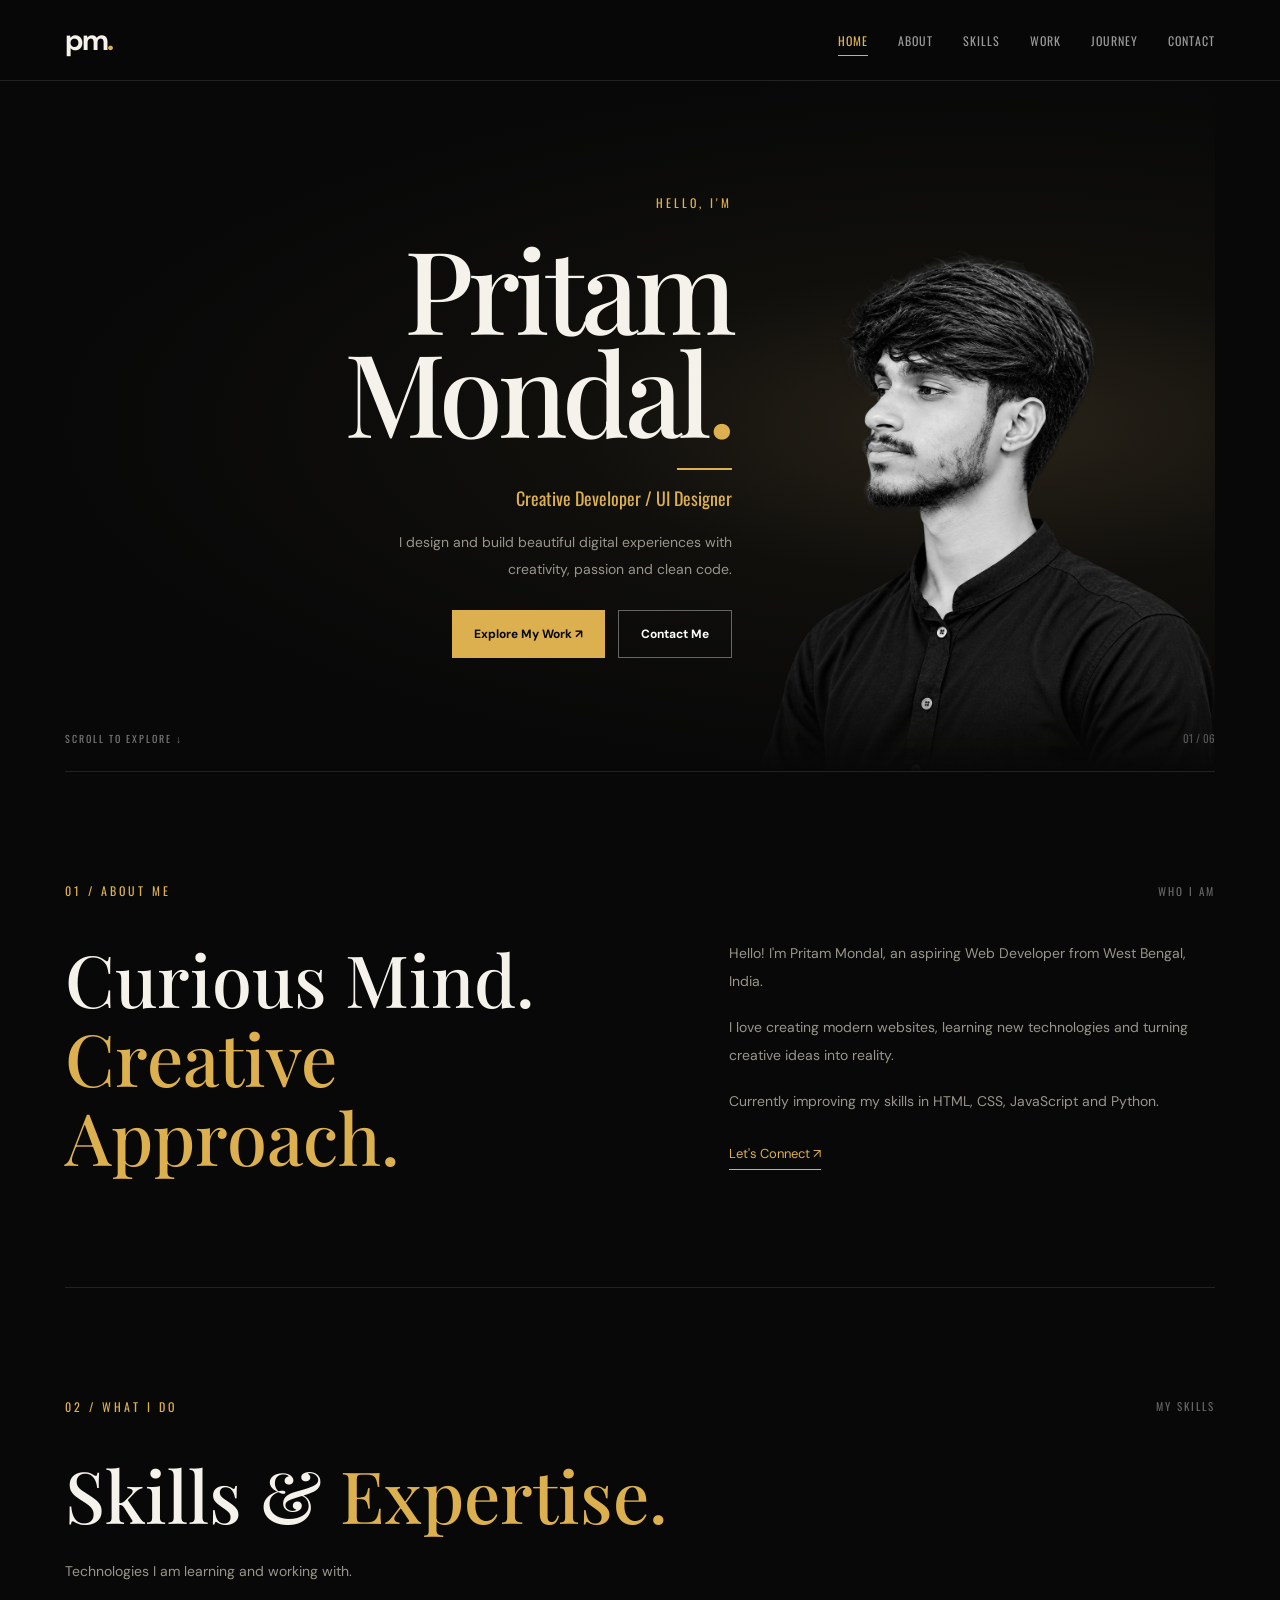
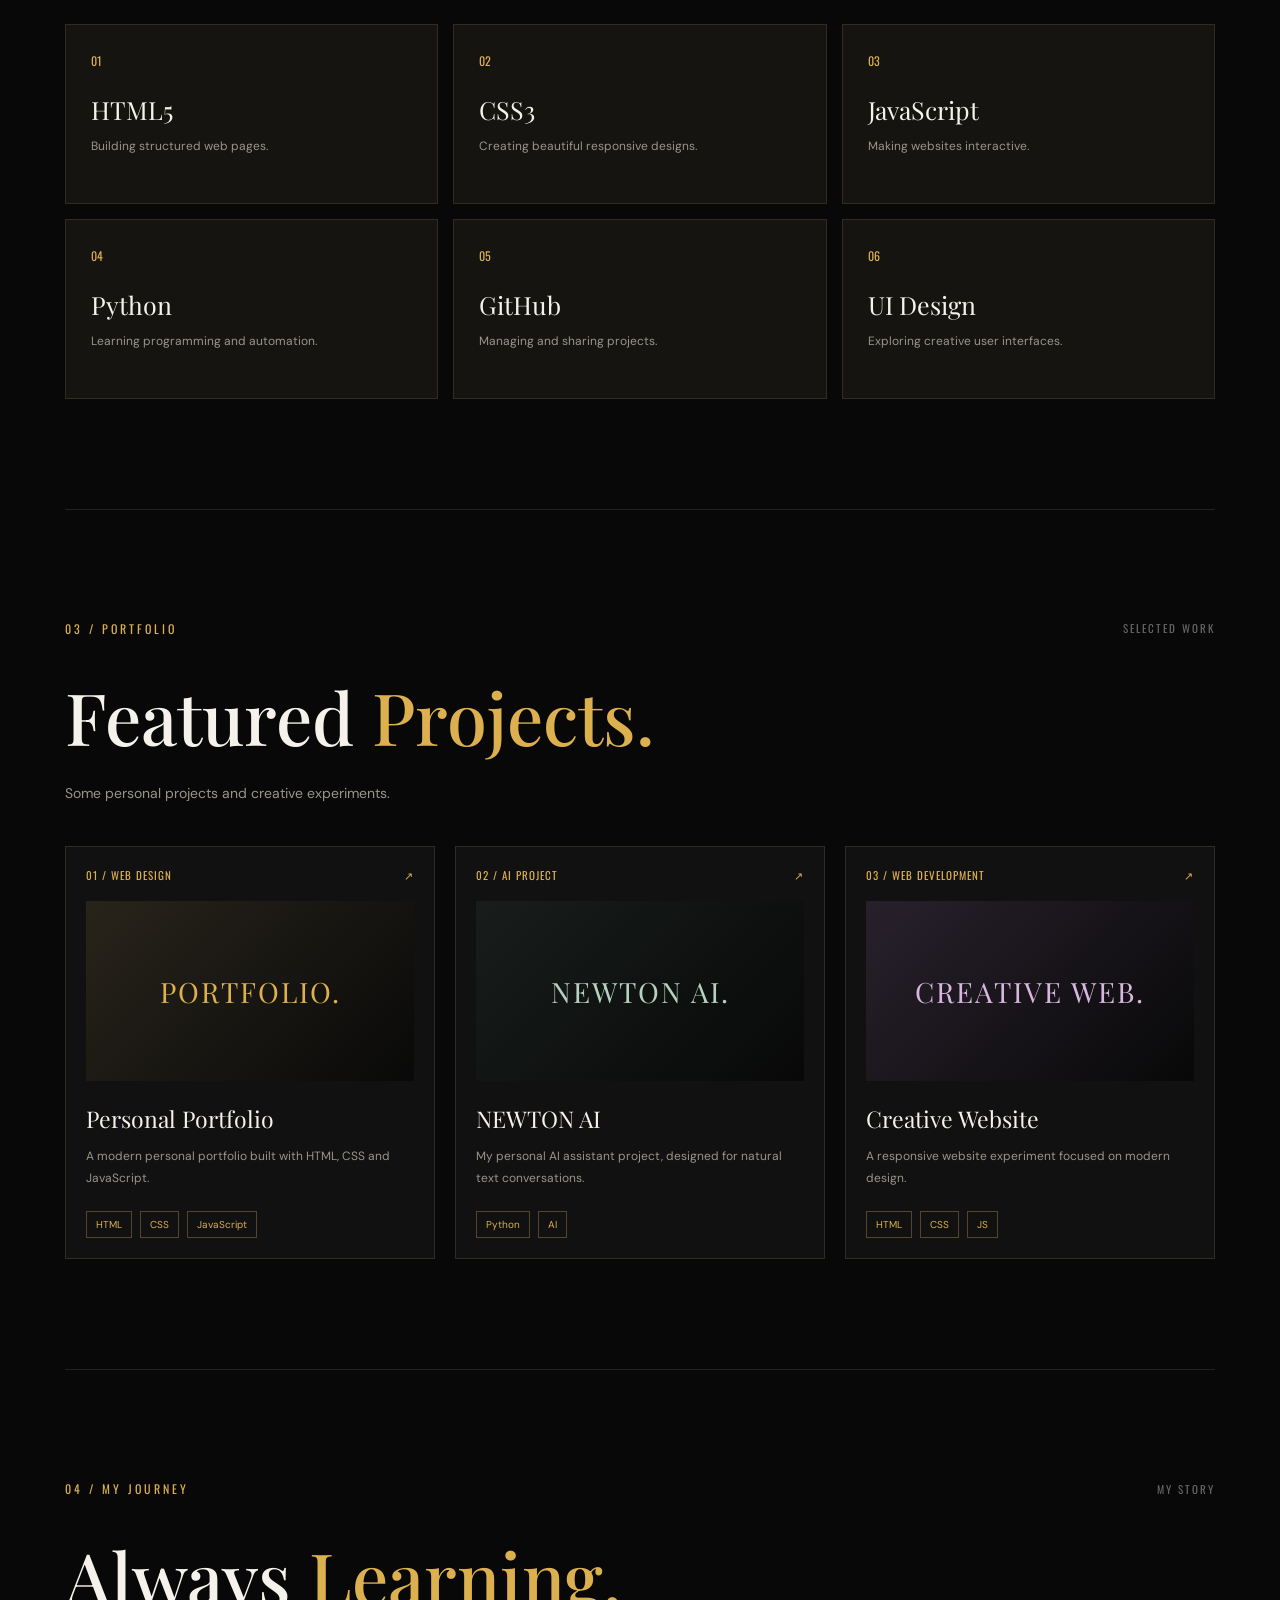
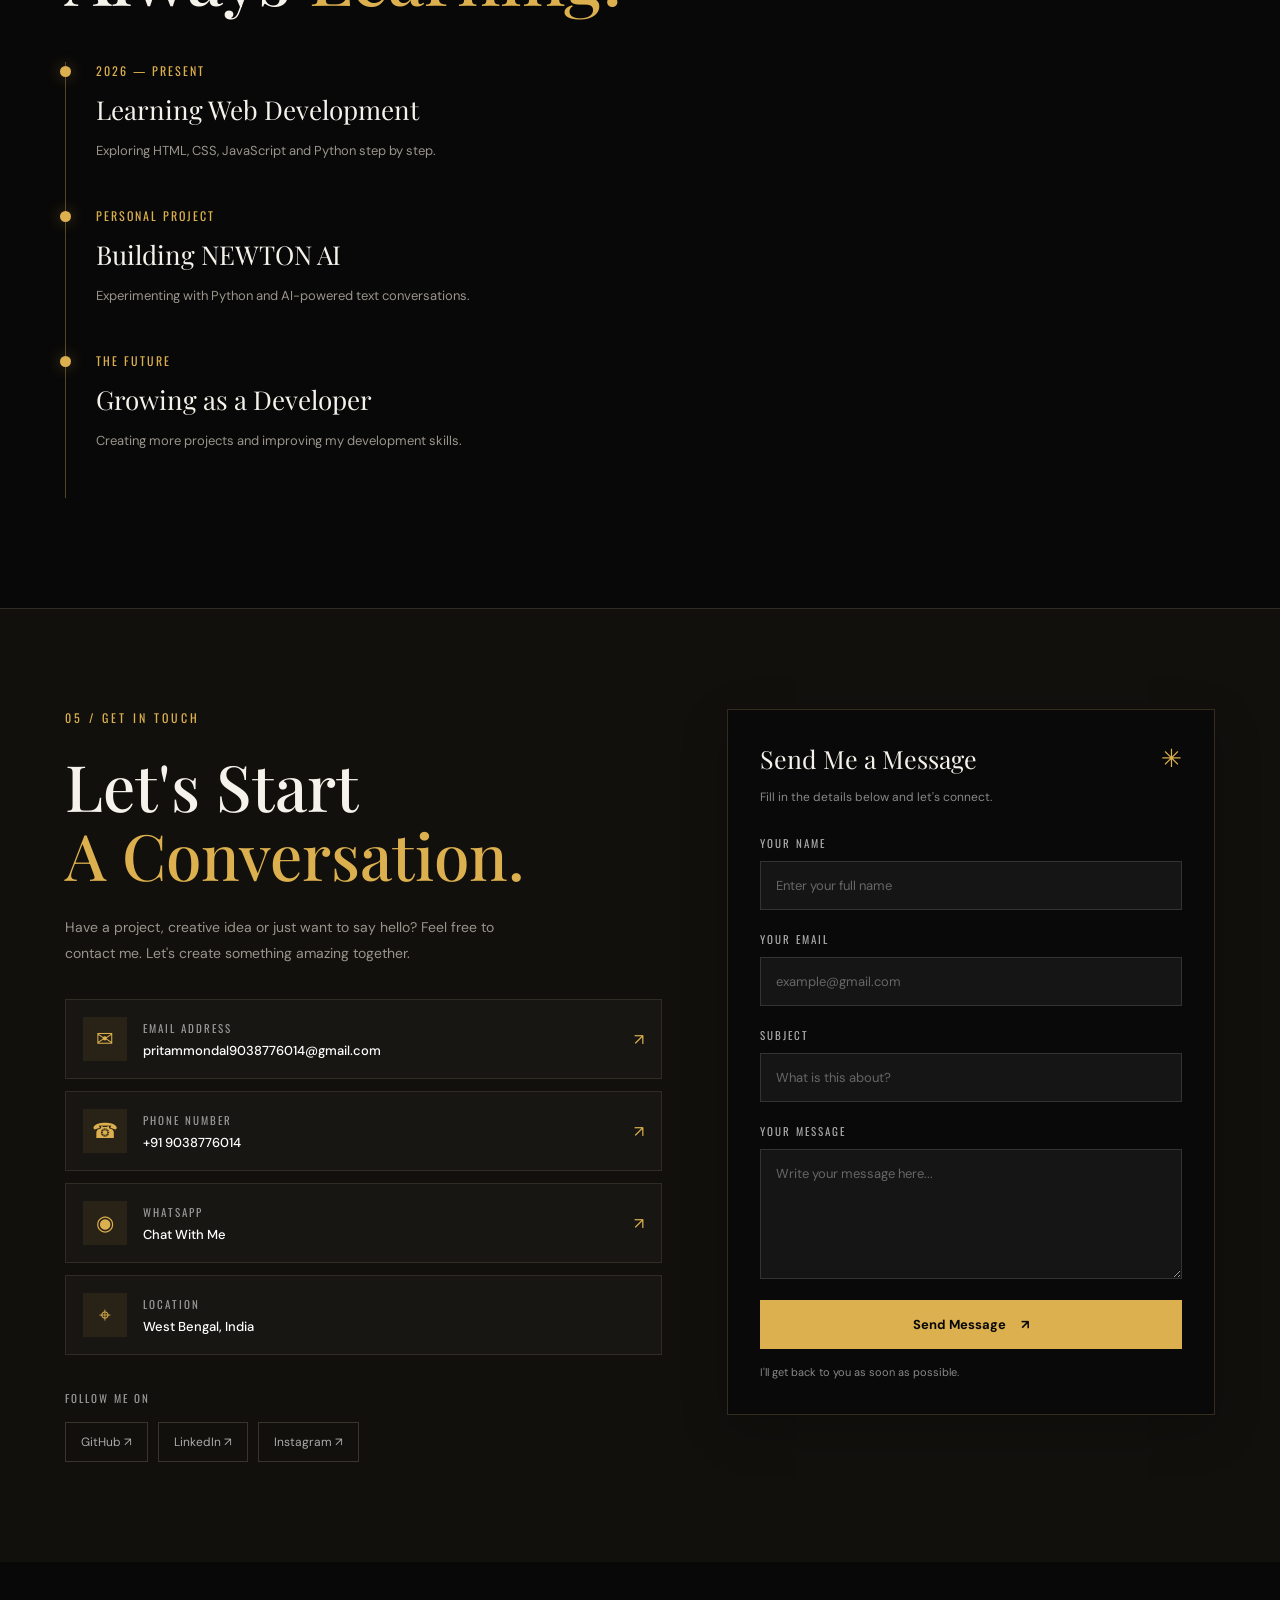
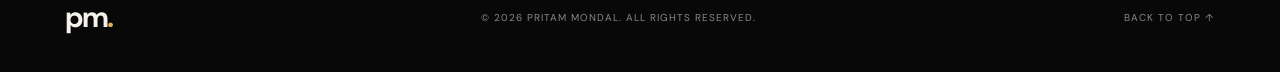
==== commit 10c46f0f: "Update index.html" ====
--- a/index.html
+++ b/index.html
@@ -90,7 +90,7 @@
             </div>
 
             <div class="hero-image">
-                <img src="image/me1.png"
+                <img src="me1.png"
                      alt="Portrait of Pritam Mondal">
             </div>
 
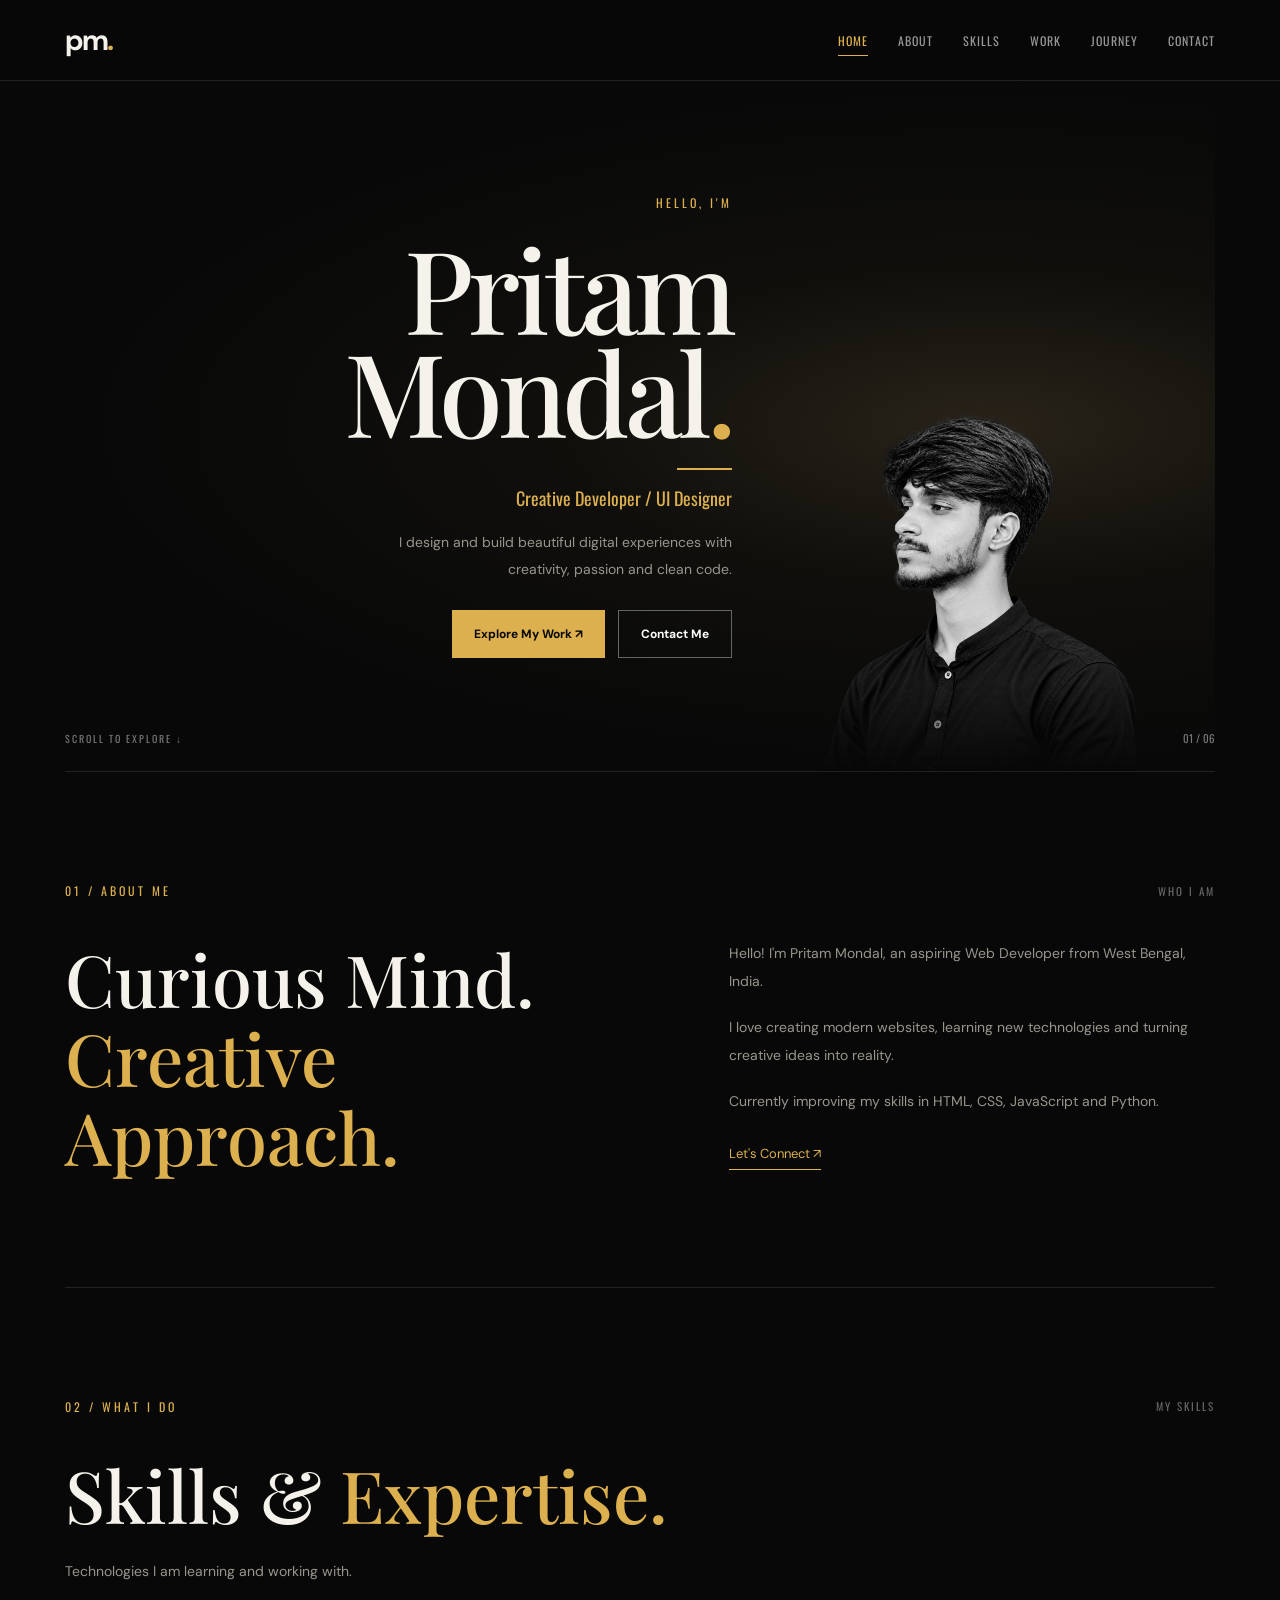
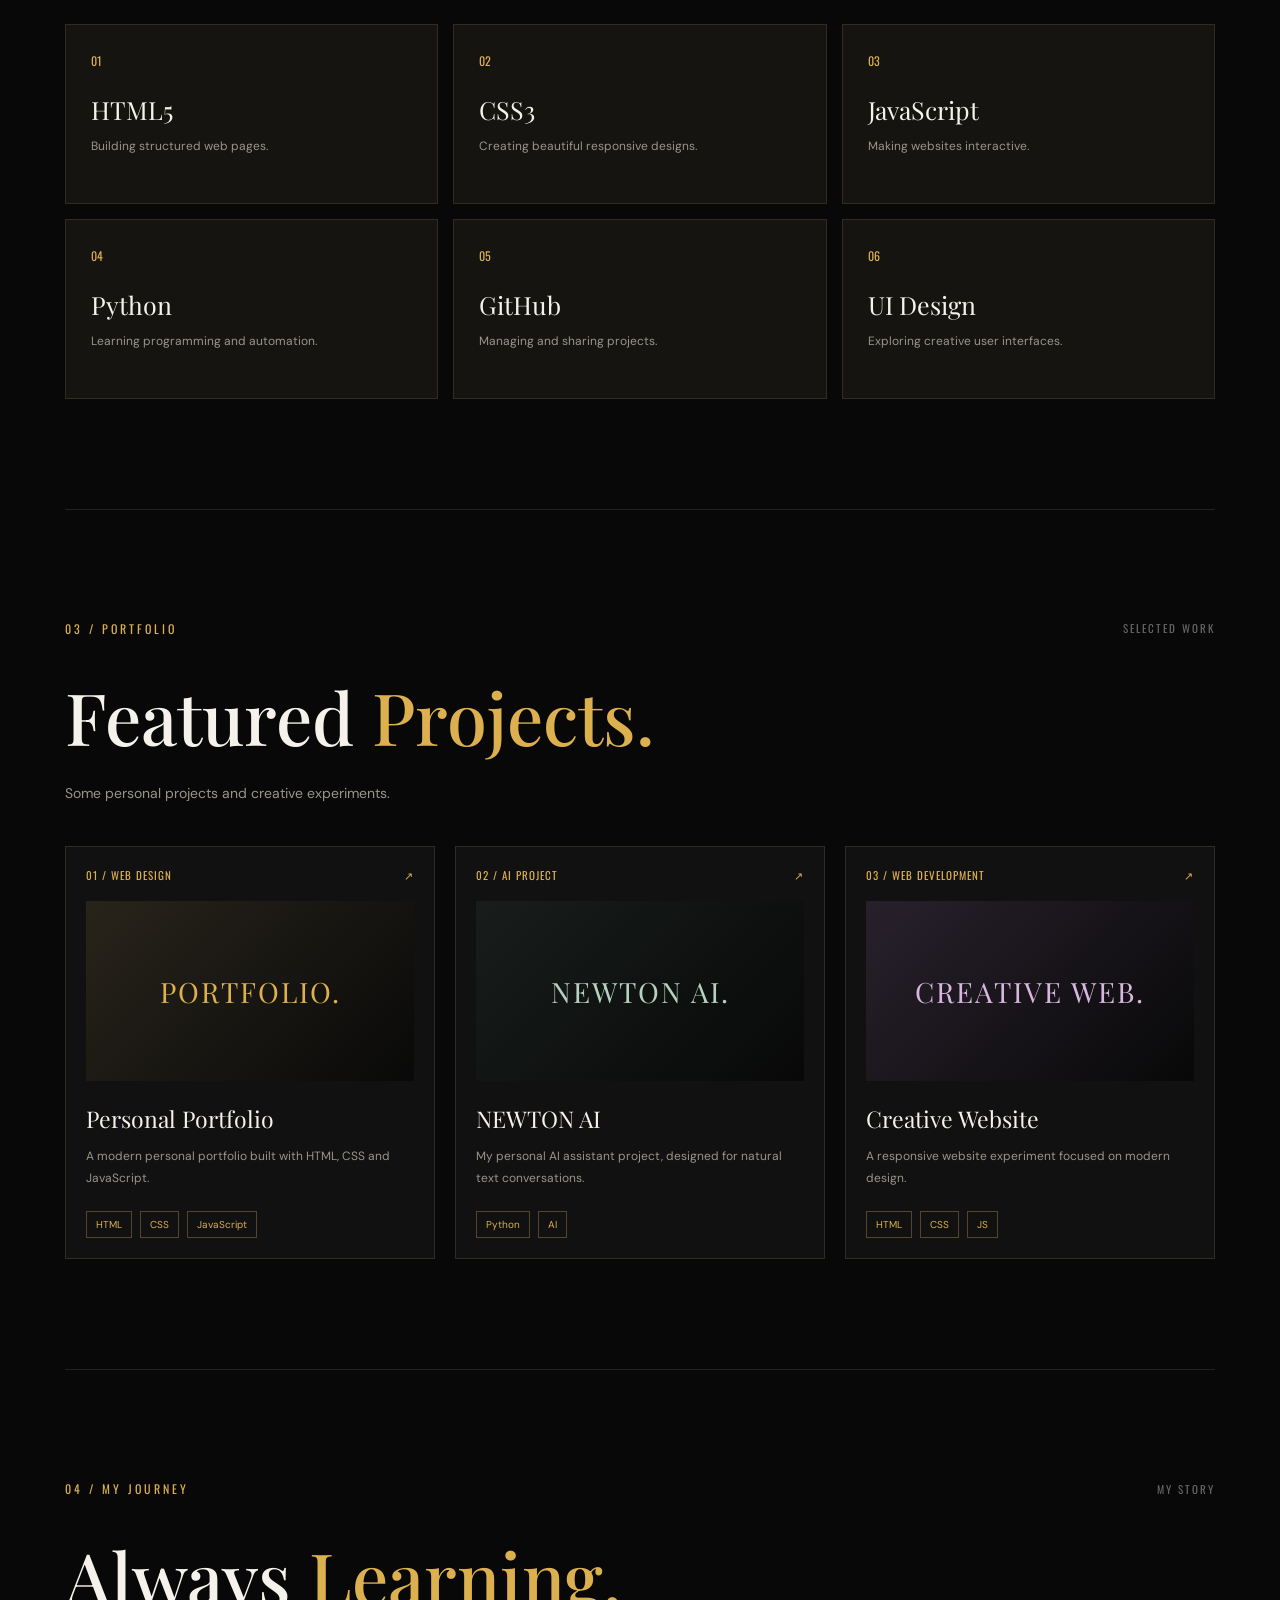
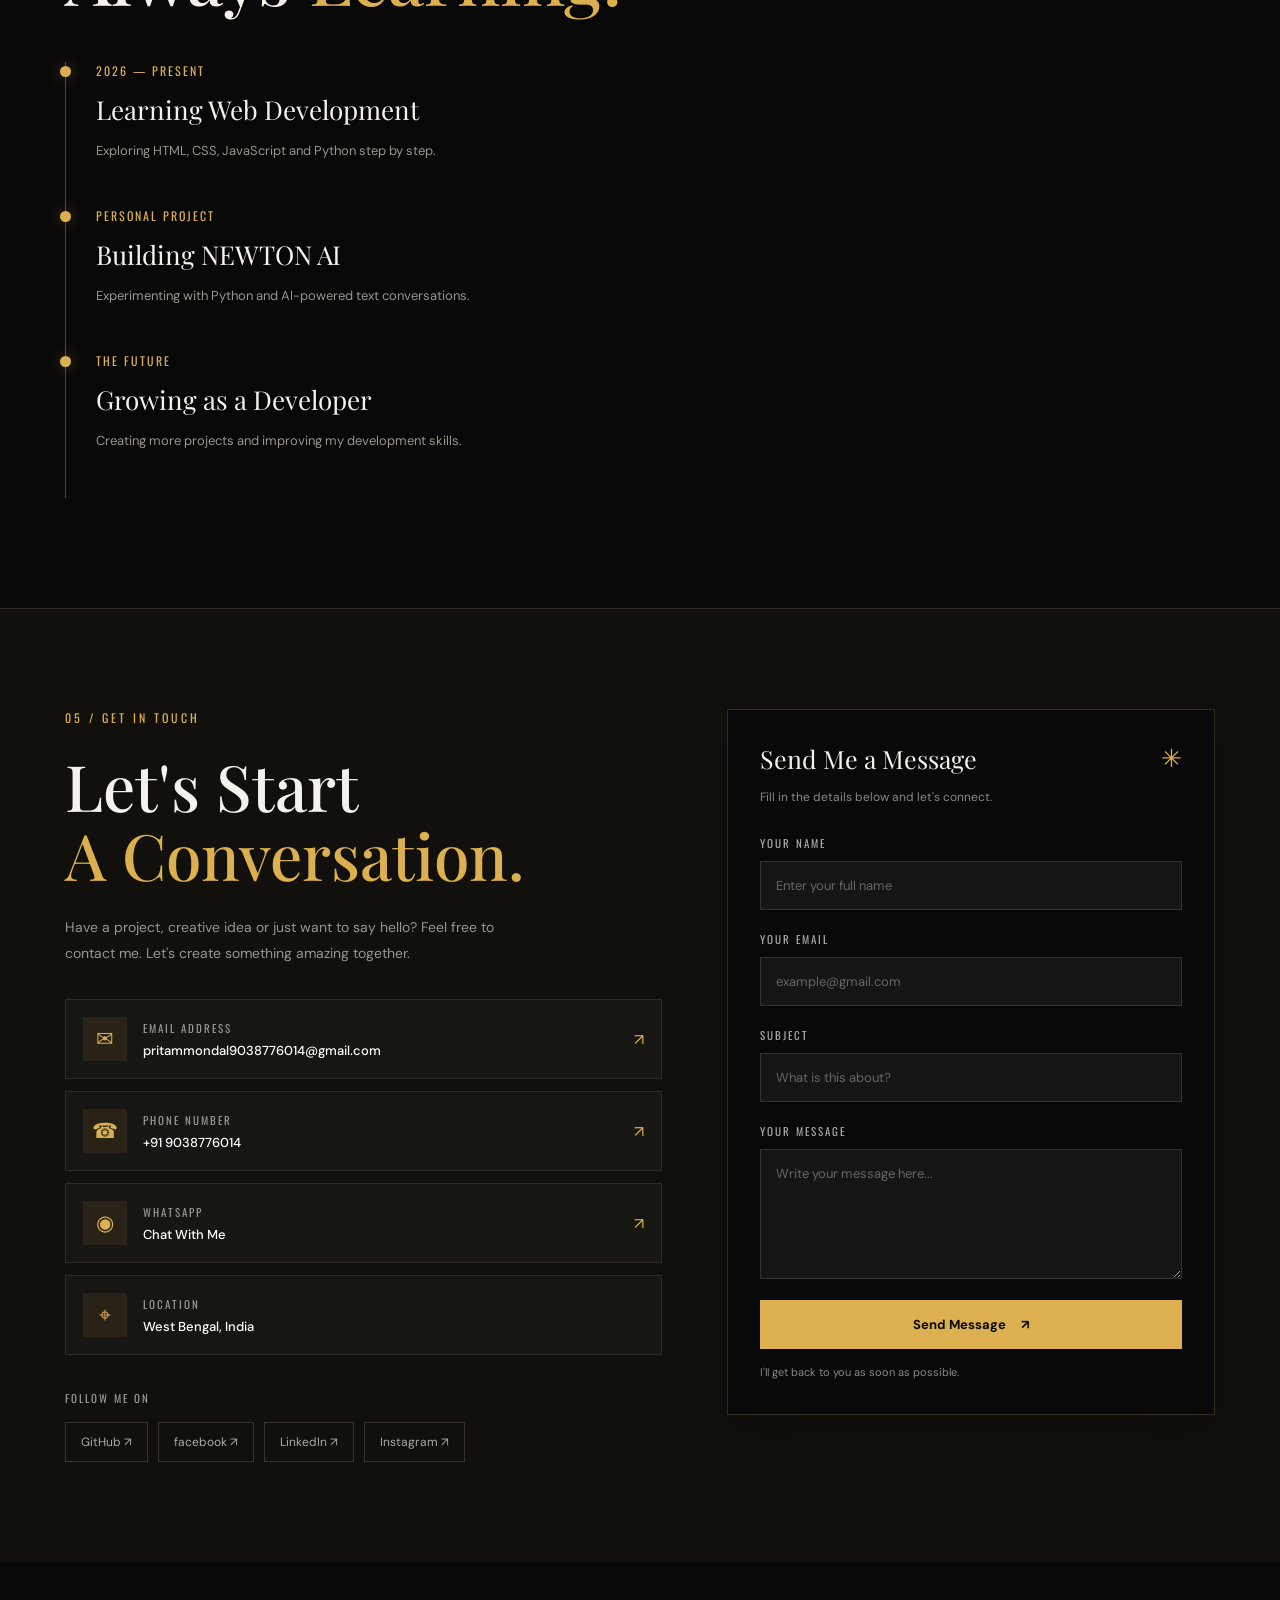
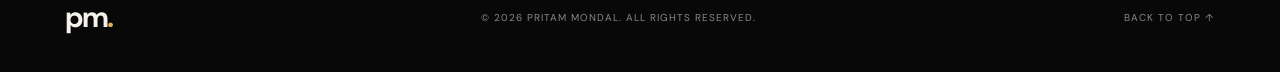
==== commit 983fdc8f: "Update index.html" ====
--- a/index.html
+++ b/index.html
@@ -90,8 +90,7 @@
             </div>
 
             <div class="hero-image">
-                <img src="me1.png"
-                     alt="Portrait of Pritam Mondal">
+               <img src="./me1.png" alt="My Profile" class="profile-img">
             </div>
 
             <a href="#about" class="scroll-down">
@@ -443,11 +442,17 @@
 
                         <div class="social-links">
 
-                            <a href="https://github.com/"
+                            <a href="https://github.com/Pritam903877"
                                target="_blank"
                                rel="noopener noreferrer">
                                 GitHub ↗
                             </a>
+                            <a href="https://facebook.com/Pritam.mondal.889028"
+                               target="_blank"
+                               rel="noopener noreferrer">
+                                facebook ↗
+                            </a>
+
 
                             <a href="https://linkedin.com/"
                                target="_blank"
@@ -455,7 +460,7 @@
                                 LinkedIn ↗
                             </a>
 
-                            <a href="https://instagram.com/"
+                            <a href="https://instagram.com/pritam__47x"
                                target="_blank"
                                rel="noopener noreferrer">
                                 Instagram ↗
--- a/style.css
+++ b/style.css
@@ -1016,3 +1016,21 @@
     }
 
 }
+.profile-img {
+    width: 350px;
+    height: 450px;
+    object-fit: cover;
+    object-position: center;
+    display: block;
+    max-width: 100%;
+}
+
+/* Mobile Responsive */
+@media screen and (max-width: 768px) {
+    .profile-img {
+        width: 250px;
+        height: 320px;
+        margin: 20px auto;
+        display: block;
+    }
+}
